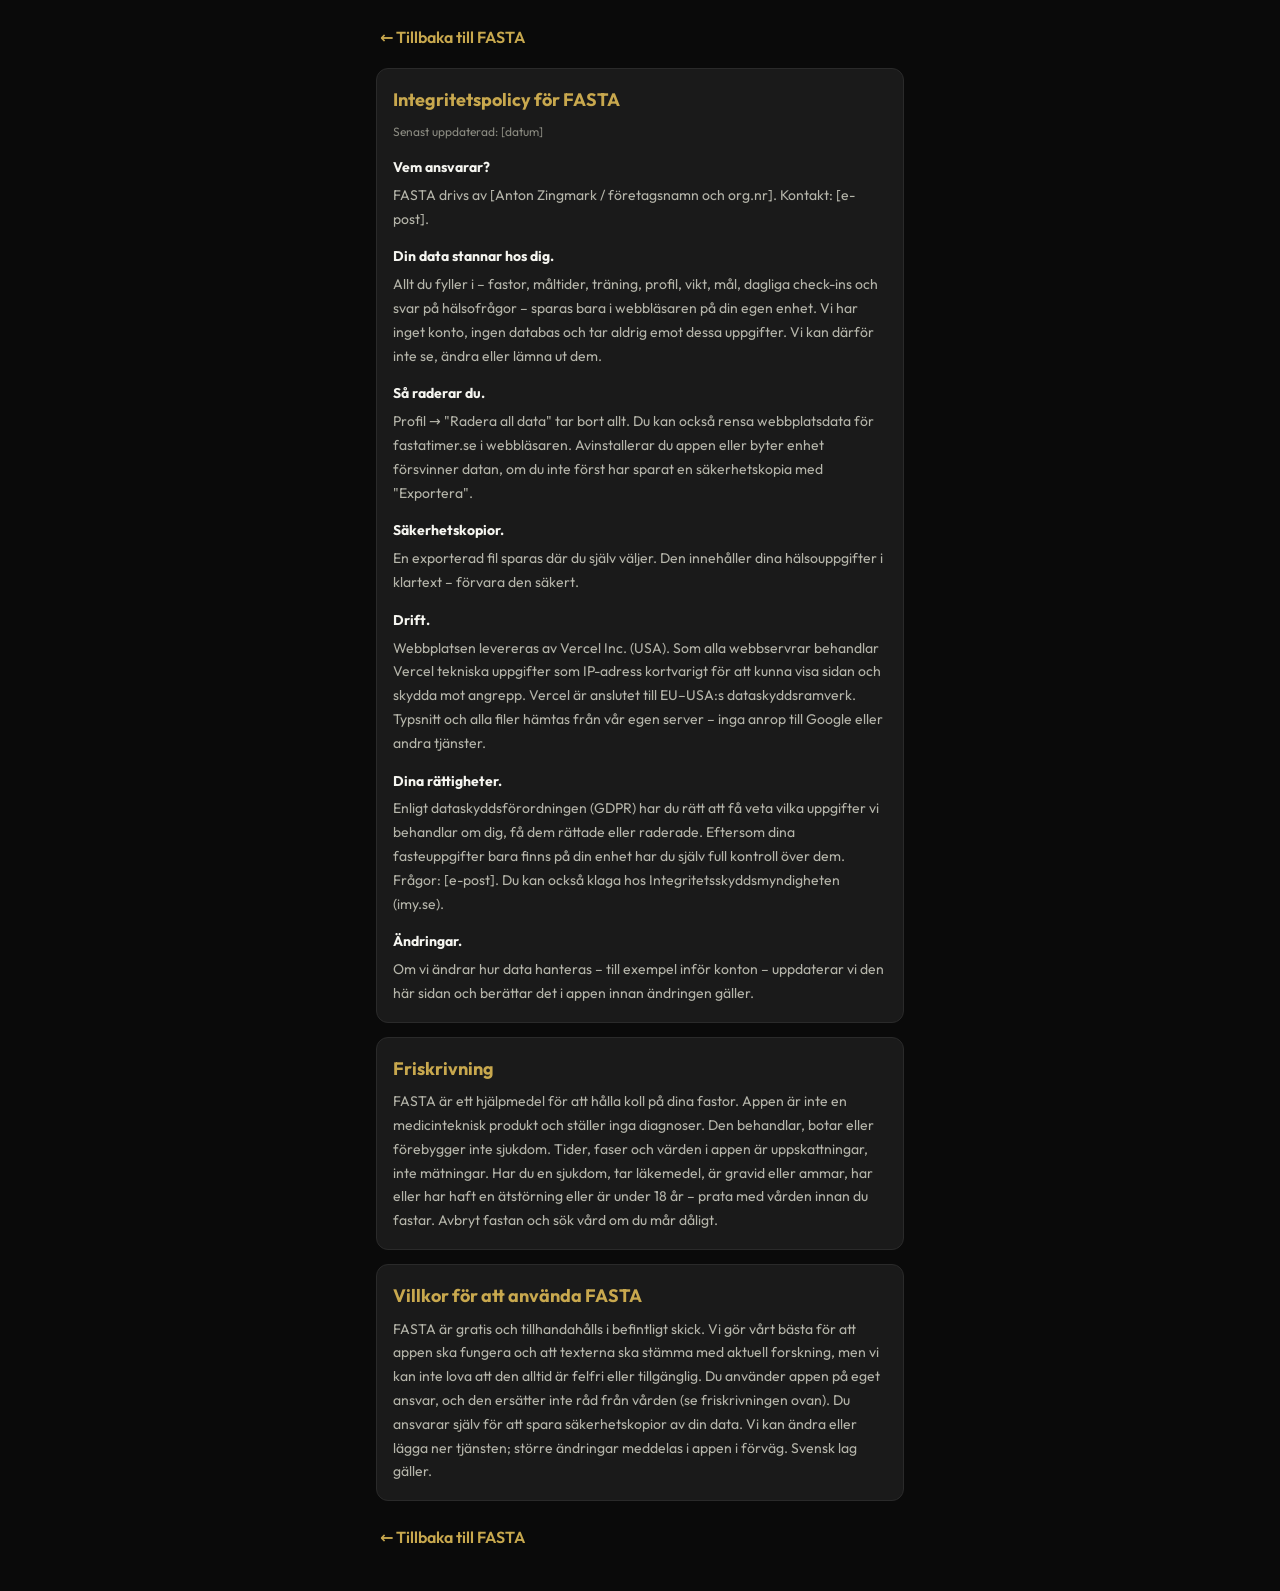
==== integritet.html @ a2387e8f "T-25 klar: integritetssida, friskrivning i Profil Co-Authored-By: Claude Opus 5.5 <noreply@anthropic" ====
<!DOCTYPE html>
<html lang="sv">
<head>
<meta charset="UTF-8"/>
<meta name="viewport" content="width=device-width, initial-scale=1.0, viewport-fit=cover"/>
<title>Integritet och villkor – FASTA</title>
<meta name="description" content="Integritetspolicy, villkor och friskrivning för FASTA. All data sparas bara på din egen enhet."/>
<link rel="canonical" href="https://fastatimer.se/integritet"/>
<meta name="theme-color" content="#c8a84e"/>
<link rel="icon" type="image/png" sizes="192x192" href="icons/icon-192.png"/>
<link rel="stylesheet" href="css/fonts.css"/>
<link rel="stylesheet" href="css/styles.css"/>
</head>
<body>
<main class="legal">
  <a class="legal-back" href="./">← Tillbaka till FASTA</a>

  <section class="card" id="integritet">
    <h1>Integritetspolicy för FASTA</h1>
    <p class="legal-date">Senast uppdaterad: [datum]</p>
    <h2>Vem ansvarar?</h2>
    <p>FASTA drivs av [Anton Zingmark / företagsnamn och org.nr]. Kontakt: [e-post].</p>
    <h2>Din data stannar hos dig.</h2>
    <p>Allt du fyller i – fastor, måltider, träning, profil, vikt, mål, dagliga check-ins och svar på hälsofrågor – sparas bara i webbläsaren på din egen enhet. Vi har inget konto, ingen databas och tar aldrig emot dessa uppgifter. Vi kan därför inte se, ändra eller lämna ut dem.</p>
    <h2>Så raderar du.</h2>
    <p>Profil → "Radera all data" tar bort allt. Du kan också rensa webbplatsdata för fastatimer.se i webbläsaren. Avinstallerar du appen eller byter enhet försvinner datan, om du inte först har sparat en säkerhetskopia med "Exportera".</p>
    <h2>Säkerhetskopior.</h2>
    <p>En exporterad fil sparas där du själv väljer. Den innehåller dina hälsouppgifter i klartext – förvara den säkert.</p>
    <h2>Drift.</h2>
    <p>Webbplatsen levereras av Vercel Inc. (USA). Som alla webbservrar behandlar Vercel tekniska uppgifter som IP-adress kortvarigt för att kunna visa sidan och skydda mot angrepp. Vercel är anslutet till EU–USA:s dataskyddsramverk. Typsnitt och alla filer hämtas från vår egen server – inga anrop till Google eller andra tjänster.</p>
    <h2>Dina rättigheter.</h2>
    <p>Enligt dataskyddsförordningen (GDPR) har du rätt att få veta vilka uppgifter vi behandlar om dig, få dem rättade eller raderade. Eftersom dina fasteuppgifter bara finns på din enhet har du själv full kontroll över dem. Frågor: [e-post]. Du kan också klaga hos Integritetsskyddsmyndigheten (imy.se).</p>
    <h2>Ändringar.</h2>
    <p>Om vi ändrar hur data hanteras – till exempel inför konton – uppdaterar vi den här sidan och berättar det i appen innan ändringen gäller.</p>
  </section>

  <section class="card" id="friskrivning">
    <h1>Friskrivning</h1>
    <p>FASTA är ett hjälpmedel för att hålla koll på dina fastor. Appen är inte en medicinteknisk produkt och ställer inga diagnoser. Den behandlar, botar eller förebygger inte sjukdom. Tider, faser och värden i appen är uppskattningar, inte mätningar. Har du en sjukdom, tar läkemedel, är gravid eller ammar, har eller har haft en ätstörning eller är under 18 år – prata med vården innan du fastar. Avbryt fastan och sök vård om du mår dåligt.</p>
  </section>

  <section class="card" id="villkor">
    <h1>Villkor för att använda FASTA</h1>
    <p>FASTA är gratis och tillhandahålls i befintligt skick. Vi gör vårt bästa för att appen ska fungera och att texterna ska stämma med aktuell forskning, men vi kan inte lova att den alltid är felfri eller tillgänglig. Du använder appen på eget ansvar, och den ersätter inte råd från vården (se friskrivningen ovan). Du ansvarar själv för att spara säkerhetskopior av din data. Vi kan ändra eller lägga ner tjänsten; större ändringar meddelas i appen i förväg. Svensk lag gäller.</p>
  </section>

  <a class="legal-back" href="./">← Tillbaka till FASTA</a>
</main>
</body>
</html>
---- css/fonts.css ----
/* Outfit (variable, latin incl. åäö) from @fontsource-variable/outfit 5.3.0, OFL-1.1: fonts/OFL.txt */
@font-face {
  font-family: 'Outfit';
  font-style: normal;
  font-display: swap;
  font-weight: 300 800;
  src: url(../fonts/outfit-latin.woff2) format('woff2');
}
---- css/styles.css ----
/* ── FASTA — styles.css ── */

/* Reset & base */
*{box-sizing:border-box;margin:0;padding:0;}
body{font-family:'Outfit',system-ui,sans-serif;background:#0a0a0a;color:#f5f5f0;min-height:100vh;display:flex;justify-content:center;}
button{cursor:pointer;border:none;background:none;font-family:inherit;}
input,select{font-family:inherit;}

/* Scrollbar */
::-webkit-scrollbar{width:3px;}
::-webkit-scrollbar-thumb{background:#2a2a2a;border-radius:3px;}

/* Animations */
@keyframes fadeIn{from{opacity:0;transform:translateY(8px)}to{opacity:1;transform:translateY(0)}}
@keyframes popUp{from{opacity:0;transform:scale(.93)}to{opacity:1;transform:scale(1)}}
.fade{animation:fadeIn .25s ease forwards;}

/* Layout */
#app{display:flex;width:100%;max-width:1100px;min-height:100vh;}
#main{flex:1;overflow-y:auto;display:flex;justify-content:flex-start;padding:0 80px;}
#content{width:100%;max-width:620px;padding:32px 0 60px;}

/* Sidebar */
#sidebar{width:220px;background:#0e0e0e;border-right:1px solid #2a2a2a;display:flex;flex-direction:column;padding:24px 14px;position:sticky;top:0;height:100vh;flex-shrink:0;gap:4px;}
.sidebar-logo{display:flex;align-items:center;gap:8px;margin-bottom:16px;padding-left:4px;}
.sidebar-logo-text{font-size:18px;font-weight:700;color:#c8a84e;letter-spacing:-.3px;}
.sidebar-divider{height:1px;background:#2a2a2a;margin:8px 0;}

/* Navigation */
.nav-btn{width:100%;padding:13px 14px;border-radius:10px;display:flex;align-items:center;gap:11px;transition:all .15s;text-align:left;margin-bottom:2px;}
.nav-btn.active{background:rgba(200,168,78,0.12);color:#c8a84e;border:1px solid rgba(200,168,78,0.22);}
.nav-btn.inactive{color:#e8e4dc;border:1px solid #2a2a2a;background:#141414;}
.nav-btn .n-icon{font-size:18px;}
.nav-btn .n-label{font-size:14px;font-weight:600;}

/* Mobile topbar */
#mobile-topbar{display:none;position:fixed;top:0;left:0;right:0;z-index:90;background:#0e0e0e;border-bottom:1px solid #2a2a2a;height:52px;align-items:center;padding:0 16px;gap:12px;}
.topbar-title{font-size:15px;font-weight:700;color:#c8a84e;flex:1;}
#mobile-status-pill{background:#141414;border:1px solid #2a2a2a;border-radius:20px;padding:4px 10px;font-size:11px;color:#8a8a80;}
#mobile-status-pill.active-pill{border-color:rgba(200,168,78,0.3);color:#c8a84e;}

/* Cards */
.card{background:#1a1a1a;border:1px solid #2a2a2a;border-radius:12px;padding:16px;margin-bottom:14px;}
.variant-card{background:#141414;border:1px solid #2a2a2a;border-radius:10px;padding:12px;cursor:pointer;transition:all .15s;}
.variant-card:hover{border-color:rgba(200,168,78,0.3);}
.variant-card.selected{background:rgba(200,168,78,0.08);border-color:rgba(200,168,78,0.4);}

/* Eyebrow label */
.eyebrow{font-size:10px;color:#8a8a80;font-weight:700;letter-spacing:1.5px;text-transform:uppercase;margin-bottom:10px;}

/* Dual time boxes */
.dual-time{display:grid;grid-template-columns:1fr 1fr;gap:10px;width:100%;margin-bottom:14px;}
.time-box{border-radius:10px;padding:14px;text-align:center;}
.time-box.actual{background:#141414;border:1px solid #2a2a2a;}
.time-box.metabolic{background:rgba(200,168,78,0.1);border:1px solid rgba(200,168,78,0.35);}
.time-box-label{font-size:10px;font-weight:700;letter-spacing:1.5px;text-transform:uppercase;margin-bottom:6px;}
.time-box-value{font-size:22px;font-weight:800;font-family:monospace;letter-spacing:1px;}
.time-box-phase{font-size:11px;font-weight:600;margin-top:4px;}

/* Ring */
.ring-wrap{position:relative;width:200px;height:200px;margin-bottom:14px;}
.ring-center{position:absolute;inset:0;display:flex;flex-direction:column;align-items:center;justify-content:center;gap:2px;}

/* Buttons */
.btn-gold{padding:15px;border-radius:10px;font-size:15px;font-weight:700;background:#c8a84e;color:#0a0a0a;border:none;box-shadow:0 4px 18px rgba(200,168,78,0.25);letter-spacing:.3px;}
.btn-end{padding:15px;border-radius:10px;font-size:15px;font-weight:700;background:#1a1a1a;color:#8a8a80;border:1px solid #2a2a2a;}
.btn-icon{padding:15px;border-radius:10px;font-size:15px;background:#1a1a1a;color:#8a8a80;border:1px solid #2a2a2a;}

/* Phase timeline */
.phase-row:hover{background:rgba(200,168,78,0.04)!important;}
.phase-dot{position:absolute;left:2px;width:10px;height:10px;border-radius:50%;z-index:1;transition:all .6s;}
.phase-bar{height:2px;border-radius:2px;background:#2a2a2a;overflow:hidden;}
.phase-bar-fill{height:100%;border-radius:2px;transition:width .9s ease;}
.phase-detail{padding:9px 10px 10px 32px;margin-bottom:3px;background:#0a0a0a;border-radius:7px;}

/* Pause banner */
.pause-banner{width:100%;background:rgba(200,168,78,0.08);border:1px solid rgba(200,168,78,0.22);border-radius:8px;padding:9px 12px;margin-bottom:14px;display:flex;justify-content:space-between;align-items:center;}

/* Learn cards */
.learn-card{background:#1a1a1a;border:1px solid #2a2a2a;border-radius:10px;padding:12px;cursor:pointer;display:flex;flex-direction:column;gap:7px;min-height:120px;transition:transform .15s,border-color .15s;}
.learn-card:hover{transform:translateY(-2px);border-color:rgba(200,168,78,0.22);}
.learn-card.warn{border-color:rgba(239,68,68,0.2);}
.learn-card.warn:hover{border-color:rgba(239,68,68,0.4);}
.learn-icon-box{width:30px;height:30px;border-radius:7px;background:rgba(200,168,78,0.12);border:1px solid rgba(200,168,78,0.22);display:flex;align-items:center;justify-content:center;font-size:14px;}
.warn-banner{background:rgba(127,29,29,0.25);border:1px solid rgba(239,68,68,0.2);border-radius:7px;padding:9px 12px;margin-bottom:10px;font-size:11px;color:#fca5a5;line-height:1.6;}

/* History */
.hist-card{background:#1a1a1a;border:1px solid #2a2a2a;border-radius:12px;padding:14px;margin-bottom:10px;transition:border-color .15s;}
.hist-card:hover{border-color:rgba(200,168,78,0.22);}
.hist-del{padding:4px 8px;border-radius:6px;font-size:12px;color:#52525b;background:transparent;border:1px solid #2a2a2a;cursor:pointer;}
.hist-del:hover{color:#ef4444;border-color:rgba(239,68,68,0.3);}
.stat-card{background:#1a1a1a;border:1px solid #2a2a2a;border-radius:10px;padding:12px 10px;text-align:center;}
.stat-val{font-size:20px;font-weight:800;color:#c8a84e;}
.stat-label{font-size:10px;color:#8a8a80;margin-top:2px;}

/* History modal */
.benefit-box{border-radius:10px;padding:10px 12px;margin-bottom:8px;}
.not-reached{display:flex;gap:8px;align-items:center;padding:7px 10px;background:#0a0a0a;border-radius:8px;margin-bottom:5px;border:1px solid #2a2a2a;opacity:.45;}
.log-item{display:flex;gap:8px;padding:7px 10px;background:#0a0a0a;border-radius:8px;margin-bottom:4px;border:1px solid #2a2a2a;}

/* Profile */
.profile-field{margin-bottom:16px;}
.profile-label{font-size:12px;color:#8a8a80;font-weight:600;margin-bottom:6px;display:block;}
.profile-input{width:100%;padding:11px 14px;border-radius:10px;border:1px solid #2a2a2a;background:#0a0a0a;color:#f5f5f0;font-size:14px;outline:none;transition:border-color .15s;}
.profile-input:focus{border-color:rgba(200,168,78,0.4);}
.profile-radio-group{display:flex;gap:8px;flex-wrap:wrap;}
.profile-radio{padding:9px 16px;border-radius:20px;font-size:13px;font-weight:600;cursor:pointer;transition:all .15s;border:1px solid #2a2a2a;background:#0a0a0a;color:#8a8a80;}
.profile-radio.selected{background:rgba(200,168,78,0.12);color:#c8a84e;border-color:rgba(200,168,78,0.4);}

/* Modals */
.modal-backdrop{position:fixed;inset:0;z-index:200;background:rgba(0,0,0,0.8);backdrop-filter:blur(4px);display:flex;align-items:center;justify-content:center;padding:20px;overflow-y:auto;}
.modal-box{background:#1a1a1a;border-radius:16px;max-width:400px;width:100%;box-shadow:0 24px 60px rgba(0,0,0,0.7);border:1px solid rgba(200,168,78,0.22);animation:popUp .2s ease;}
.modal-header{padding:18px 18px 14px;border-bottom:1px solid #2a2a2a;}
.modal-body{padding:14px 18px;max-height:60vh;overflow-y:auto;}
.modal-close{color:#8a8a80;font-size:20px;cursor:pointer;line-height:1;}
.minput{width:100%;padding:9px 12px;border-radius:8px;border:1px solid #2a2a2a;background:#0a0a0a;color:#f5f5f0;font-size:13px;outline:none;font-family:inherit;margin-bottom:8px;}

/* Mobile bottom tab bar */
#mobile-tabs{display:none;position:fixed;bottom:0;left:0;right:0;z-index:90;background:#0e0e0e;border-top:1px solid #2a2a2a;height:60px;justify-content:space-around;align-items:center;padding:0 8px;}
.tab-btn{display:flex;flex-direction:column;align-items:center;gap:2px;padding:6px 12px;border-radius:8px;transition:all .15s;color:#8a8a80;min-width:60px;}
.tab-btn.active{color:#c8a84e;}
.tab-icon{font-size:20px;line-height:1;}
.tab-label{font-size:10px;font-weight:600;letter-spacing:.3px;}

/* Touch optimizations */
button, .variant-card, .learn-card, .hist-card, .phase-row{
  -webkit-tap-highlight-color:transparent;
  touch-action:manipulation;
}

/* Responsive — tablet */
@media(max-width:900px){
  #main{padding:0 40px;}
  #content{max-width:560px;}
}

/* Responsive — mobile */
@media(max-width:700px){
  #sidebar{display:none;}
  #mobile-topbar{display:flex;}
  #mobile-tabs{display:flex;}
  #main{padding:52px 0 0;justify-content:center;}
  #content{padding:16px 16px 140px;max-width:100%;}

  /* Prevent iOS zoom on focus */
  .profile-input, .minput, input[type="number"], input[type="datetime-local"]{
    font-size:16px;
  }

  /* Dual time boxes — stack on very small */
  .dual-time{gap:8px;}
  .time-box{padding:10px 8px;}
  .time-box-value{font-size:18px;}
  .time-box-label{font-size:9px;letter-spacing:1px;}

  /* Bigger touch targets */
  .btn-end, .btn-icon, .btn-gold{padding:16px;min-height:48px;}
  .nav-btn{padding:14px;min-height:48px;}
  .profile-radio{padding:11px 16px;min-height:44px;}

  /* Learn cards — 2 columns on mobile */
  .learn-grid{grid-template-columns:repeat(2,1fr)!important;gap:8px!important;}
  .learn-card{min-height:100px;padding:10px;}

  /* Schema grid — single column */
  .schema-grid{grid-template-columns:1fr!important;}

  /* Stats grid — keep 3 but tighter */
  .stats-grid{gap:6px!important;}
  .stat-card{padding:10px 6px;}
  .stat-val{font-size:18px;}

  /* History cards */
  .hist-card{padding:12px;}

  /* Modals — full width on mobile */
  .modal-backdrop{padding:12px;align-items:flex-end;}
  .modal-box{max-width:100%;border-radius:16px 16px 0 0;max-height:85vh;}
  .modal-body{max-height:65vh;}

  /* Cards */
  .card{padding:14px;margin-bottom:12px;}

  /* Phase timeline touch targets */
  .phase-row{min-height:44px;}

  /* Variant cards */
  .variant-card{padding:14px;}
}

/* Responsive — very small (iPhone SE etc) */
@media(max-width:380px){
  #content{padding:12px 12px 140px;}

  .dual-time{grid-template-columns:1fr;gap:6px;}
  .time-box-value{font-size:20px;}

  .learn-grid{grid-template-columns:1fr!important;}

  .stat-val{font-size:16px;}
  .stat-card{padding:8px 4px;}

  .modal-backdrop{padding:0;}
  .modal-box{border-radius:16px 16px 0 0;}
}

/* Short message (showNotice in ui.js), above the bottom tab bar */
.notice{position:fixed;left:16px;right:16px;bottom:calc(76px + env(safe-area-inset-bottom, 0px));z-index:300;max-width:420px;margin:0 auto;background:#1a1a1a;border:1px solid #c8a84e;border-radius:10px;padding:12px 14px;color:#f5f5f0;font-size:14px;line-height:1.5;box-shadow:0 6px 24px rgba(0,0,0,0.5);cursor:pointer;}
.notice:empty{display:none;}

/* Safe area for notched phones */
@supports(padding:env(safe-area-inset-bottom)){
  #mobile-tabs{padding-bottom:env(safe-area-inset-bottom);height:calc(60px + env(safe-area-inset-bottom));}
  #content{padding-bottom:calc(140px + env(safe-area-inset-bottom));}
  #mobile-topbar{padding-top:env(safe-area-inset-top);height:calc(52px + env(safe-area-inset-top));}
  @media(max-width:700px){
    #main{padding-top:calc(52px + env(safe-area-inset-top));}
  }
}

/* Health questions (Profile) */
.health-check{display:flex;align-items:center;gap:12px;width:100%;min-height:44px;padding:10px 12px;border-radius:10px;border:1px solid #2a2a2a;background:#0a0a0a;color:#b5b5aa;font-size:13px;line-height:1.5;text-align:left;cursor:pointer;font-family:inherit;}
.health-check.checked{border-color:rgba(200,168,78,0.4);color:#f5f5f0;}
.health-box{flex:0 0 22px;height:22px;border-radius:6px;border:1.5px solid #4a4a44;display:flex;align-items:center;justify-content:center;font-size:14px;font-weight:800;color:#0a0a0a;}
.health-check.checked .health-box{background:#c8a84e;border-color:#c8a84e;}
.health-warn{display:block;width:100%;margin-top:6px;padding:10px 12px;border-radius:10px;border:1px solid rgba(239,168,68,0.3);background:rgba(239,168,68,0.07);color:#e8d9b0;font-size:12px;line-height:1.6;text-align:left;cursor:pointer;font-family:inherit;}
.health-more{display:block;margin-top:6px;color:#c8a84e;font-weight:600;}
.health-long{margin-top:8px;padding-top:8px;border-top:1px solid rgba(239,168,68,0.2);color:#b5b5aa;}
.health-src{display:block;margin-top:6px;font-size:11px;color:#8a8a80;}
.form-err{display:none;background:rgba(127,29,29,0.3);border:1px solid rgba(239,68,68,0.25);border-radius:8px;padding:8px 12px;margin-bottom:12px;font-size:12px;color:#fca5a5}

/* Goals and programs */
.goal-card h2,.program-card h2{font-size:18px;margin-bottom:10px;color:#f5f5f0;}
.goal-card p,.program-card p{font-size:13px;color:#b5b5aa;line-height:1.7;margin:10px 0;}
.goal-card .profile-radio{min-width:44px;min-height:44px;}
.goal-card .profile-input{font-size:16px;min-height:44px;}
.goal-card .profile-label{margin-top:14px;}
.program-heading{display:flex;align-items:center;justify-content:space-between;gap:10px;}
.program-heading h2{font-size:18px;margin:0;}
.program-controls{display:flex;flex-wrap:wrap;gap:8px;margin:12px 0;}
.program-controls[hidden]{display:none;}
.program-controls button{flex:1;min-width:130px;min-height:44px;}
.program-card .btn-icon,.program-close{min-width:44px;min-height:44px;color:#c8a84e;font-size:20px;}
.program-picker .modal-body>p{font-size:13px;color:#b5b5aa;line-height:1.7;margin-bottom:14px;}
.program-choice{width:100%;text-align:left;min-height:44px;color:#c8a84e;font-size:18px;font-weight:700;}
.program-choice[aria-expanded="true"]{text-decoration:underline;}
.program-start{width:100%;margin-top:14px;min-height:44px;}
.week-progress{font-size:13px;color:#b5b5aa;line-height:1.7;margin:14px 0;}

/* Keyboard access and touch targets */
button,[role="button"]{min-width:44px;min-height:44px;}
input,select,textarea{min-height:44px;}
.profile-input,.minput{font-size:16px;}
button:focus-visible,[role="button"]:focus-visible,input:focus-visible,select:focus-visible{
  outline:2px solid #c8a84e;outline-offset:3px;
}
.modal-close,.hist-del{flex-shrink:0;}
.hist-card{position:relative;}
.hist-details{cursor:pointer;border-radius:6px;}
.hist-details>div:first-child{min-height:44px;}
.hist-del{position:absolute;top:10px;right:10px;}

/* Daily check-in */
.checkin-card h2{font-size:18px;margin-bottom:10px;}
.checkin-card p,.checkin-modal p{font-size:13px;line-height:1.7;color:#b5b5aa;margin:10px 0;}
.checkin-card .btn-gold,.checkin-modal .btn-gold{width:100%;}
.checkin-scale,.checkin-symptoms{border:0;min-width:0;margin:16px 0;padding:0;}
.checkin-modal legend,.checkin-modal label[for]{font-size:15px;font-weight:600;display:block;margin-bottom:8px;}
.checkin-scale-buttons{display:grid;grid-template-columns:repeat(5,minmax(44px,1fr));gap:8px;}
.checkin-scale-buttons button,.checkin-secondary{border:1px solid #444;border-radius:8px;background:#141414;color:#f5f5f0;font-size:16px;min-height:44px;padding:8px;}
.checkin-scale-buttons button[aria-pressed="true"]{background:#c8a84e;color:#0a0a0a;border-color:#c8a84e;font-weight:700;}
.checkin-scale-ends{display:flex;justify-content:space-between;font-size:12px;color:#b5b5aa;margin-top:5px;}
.checkin-modal .profile-input{font-size:16px;}
.checkin-symptoms label{display:flex;align-items:center;gap:12px;min-height:44px;font-size:15px;cursor:pointer;}
.checkin-symptoms input{width:22px;margin:0;accent-color:#c8a84e;}
.checkin-secondary{margin:8px 0;width:100%;}
.checkin-modal [hidden]{display:none;}

/* Integritetssidan (integritet.html) */
.legal{width:100%;max-width:560px;padding:calc(16px + env(safe-area-inset-top)) 16px calc(24px + env(safe-area-inset-bottom));line-height:1.7;}
.legal h1{font-size:18px;color:#c8a84e;margin-bottom:6px;}
.legal h2{font-size:14px;margin:14px 0 4px;}
.legal p{font-size:14px;color:#b5b5aa;}
.legal-date{font-size:12px !important;color:#8a8a80 !important;}
.legal-back{display:inline-flex;align-items:center;min-height:44px;padding:0 4px;margin-bottom:8px;color:#c8a84e;font-weight:600;text-decoration:none;}
.legal-link{display:inline-flex;align-items:center;min-height:44px;color:#c8a84e;font-weight:600;}
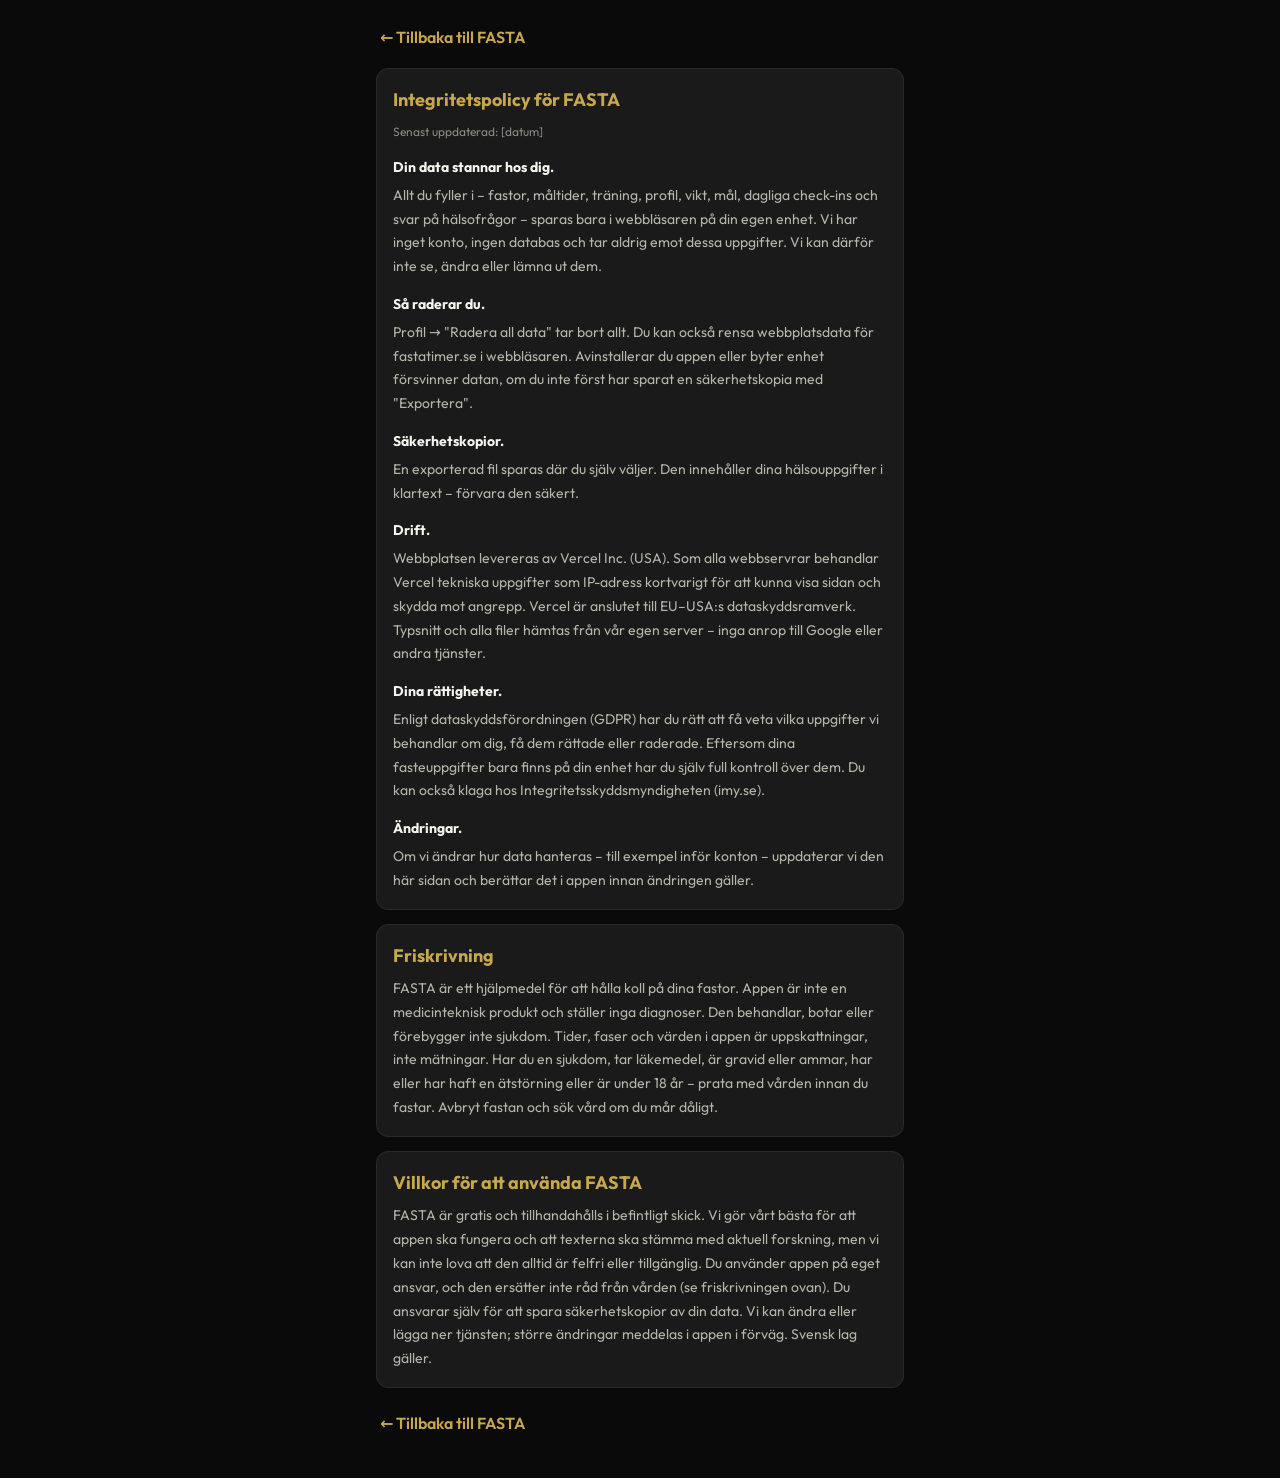
==== commit 1936c96b: "T-29: Ta bort namn och e-post enligt godkänd integritetstext" ====
--- a/integritet.html
+++ b/integritet.html
@@ -18,8 +18,6 @@
   <section class="card" id="integritet">
     <h1>Integritetspolicy för FASTA</h1>
     <p class="legal-date">Senast uppdaterad: [datum]</p>
-    <h2>Vem ansvarar?</h2>
-    <p>FASTA drivs av [Anton Zingmark / företagsnamn och org.nr]. Kontakt: [e-post].</p>
     <h2>Din data stannar hos dig.</h2>
     <p>Allt du fyller i – fastor, måltider, träning, profil, vikt, mål, dagliga check-ins och svar på hälsofrågor – sparas bara i webbläsaren på din egen enhet. Vi har inget konto, ingen databas och tar aldrig emot dessa uppgifter. Vi kan därför inte se, ändra eller lämna ut dem.</p>
     <h2>Så raderar du.</h2>
@@ -29,7 +27,7 @@
     <h2>Drift.</h2>
     <p>Webbplatsen levereras av Vercel Inc. (USA). Som alla webbservrar behandlar Vercel tekniska uppgifter som IP-adress kortvarigt för att kunna visa sidan och skydda mot angrepp. Vercel är anslutet till EU–USA:s dataskyddsramverk. Typsnitt och alla filer hämtas från vår egen server – inga anrop till Google eller andra tjänster.</p>
     <h2>Dina rättigheter.</h2>
-    <p>Enligt dataskyddsförordningen (GDPR) har du rätt att få veta vilka uppgifter vi behandlar om dig, få dem rättade eller raderade. Eftersom dina fasteuppgifter bara finns på din enhet har du själv full kontroll över dem. Frågor: [e-post]. Du kan också klaga hos Integritetsskyddsmyndigheten (imy.se).</p>
+    <p>Enligt dataskyddsförordningen (GDPR) har du rätt att få veta vilka uppgifter vi behandlar om dig, få dem rättade eller raderade. Eftersom dina fasteuppgifter bara finns på din enhet har du själv full kontroll över dem. Du kan också klaga hos Integritetsskyddsmyndigheten (imy.se).</p>
     <h2>Ändringar.</h2>
     <p>Om vi ändrar hur data hanteras – till exempel inför konton – uppdaterar vi den här sidan och berättar det i appen innan ändringen gäller.</p>
   </section>
--- a/css/styles.css
+++ b/css/styles.css
@@ -284,3 +284,6 @@
 .legal-date{font-size:12px !important;color:#8a8a80 !important;}
 .legal-back{display:inline-flex;align-items:center;min-height:44px;padding:0 4px;margin-bottom:8px;color:#c8a84e;font-weight:600;text-decoration:none;}
 .legal-link{display:inline-flex;align-items:center;min-height:44px;color:#c8a84e;font-weight:600;}
+.friskrivning-modal p{font-size:14px;line-height:1.7;color:#b5b5aa;margin-bottom:12px;}
+.friskrivning-modal .btn-gold{display:block;width:100%;min-height:44px;margin-top:12px;}
+.friskrivning-modal .modal-body{padding-bottom:calc(18px + env(safe-area-inset-bottom));}
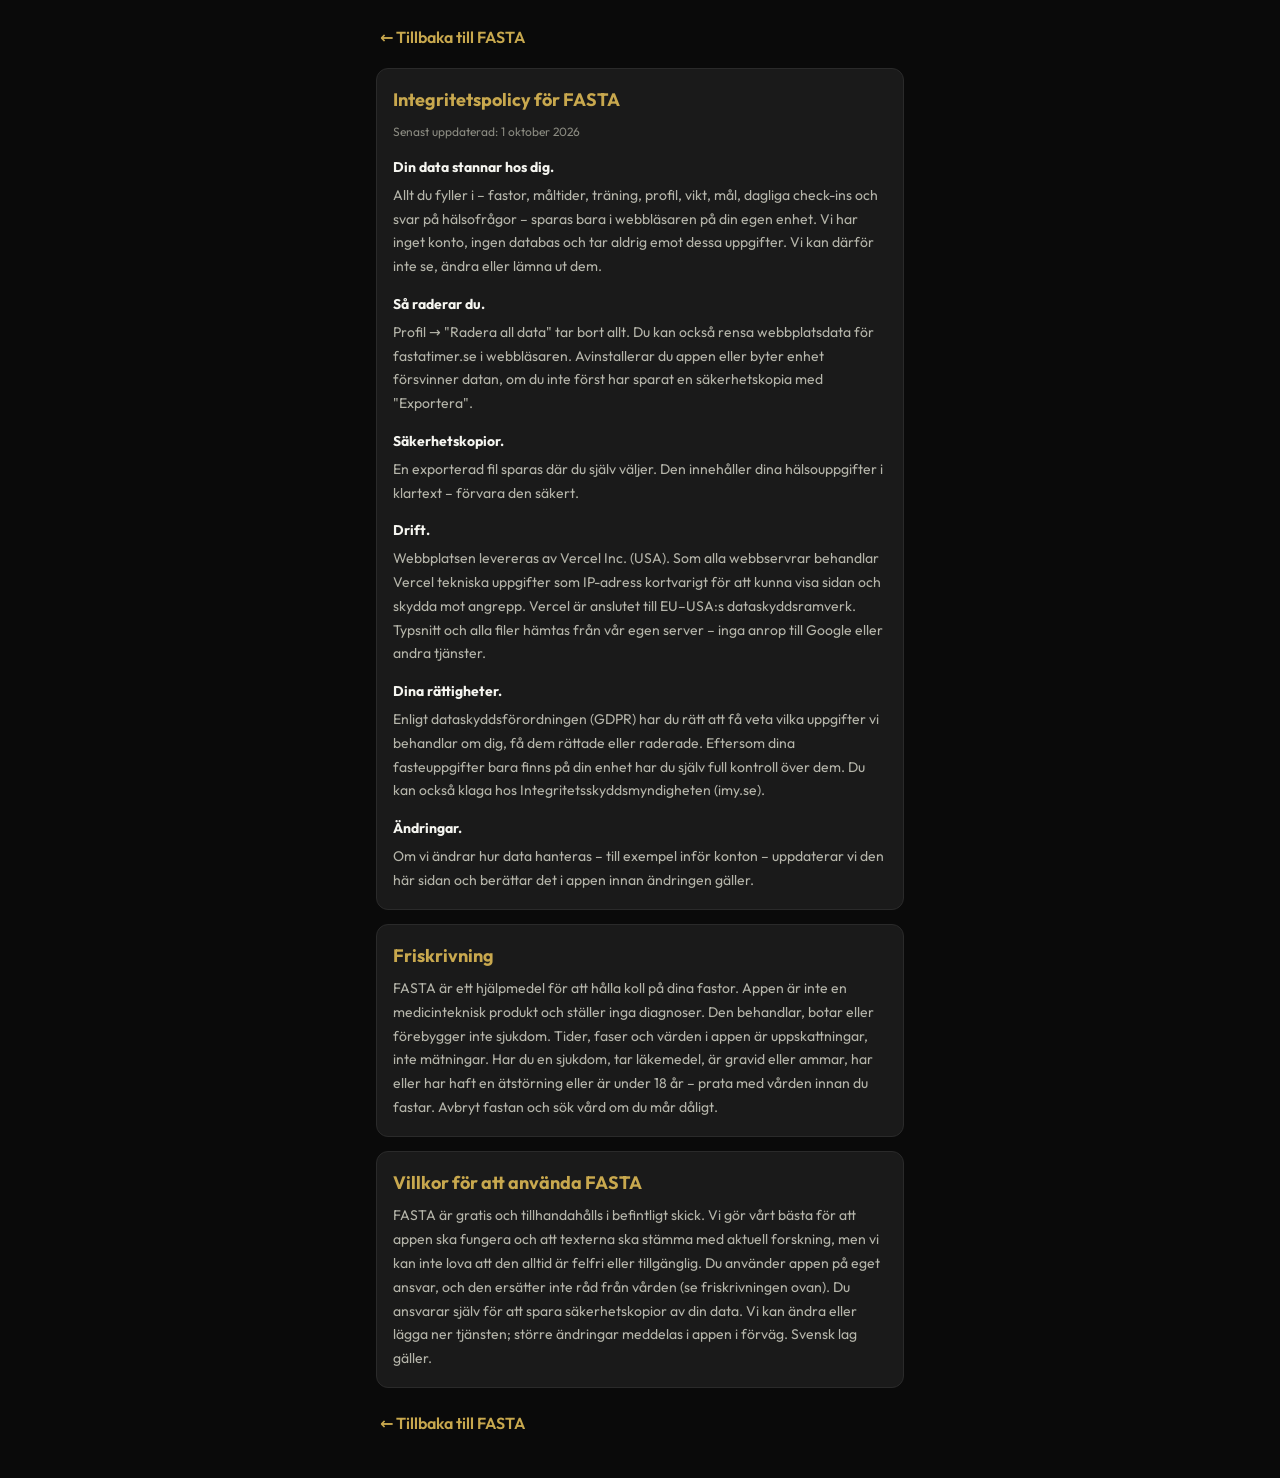
==== commit e9ec4c8d: "Publicera fasta-v44: T-27, T-28, T-29 (integritetssida och "Jag förstår") Cache fasta-v44, publiceri" ====
--- a/integritet.html
+++ b/integritet.html
@@ -17,7 +17,7 @@
 
   <section class="card" id="integritet">
     <h1>Integritetspolicy för FASTA</h1>
-    <p class="legal-date">Senast uppdaterad: [datum]</p>
+    <p class="legal-date">Senast uppdaterad: 1 oktober 2026</p>
     <h2>Din data stannar hos dig.</h2>
     <p>Allt du fyller i – fastor, måltider, träning, profil, vikt, mål, dagliga check-ins och svar på hälsofrågor – sparas bara i webbläsaren på din egen enhet. Vi har inget konto, ingen databas och tar aldrig emot dessa uppgifter. Vi kan därför inte se, ändra eller lämna ut dem.</p>
     <h2>Så raderar du.</h2>
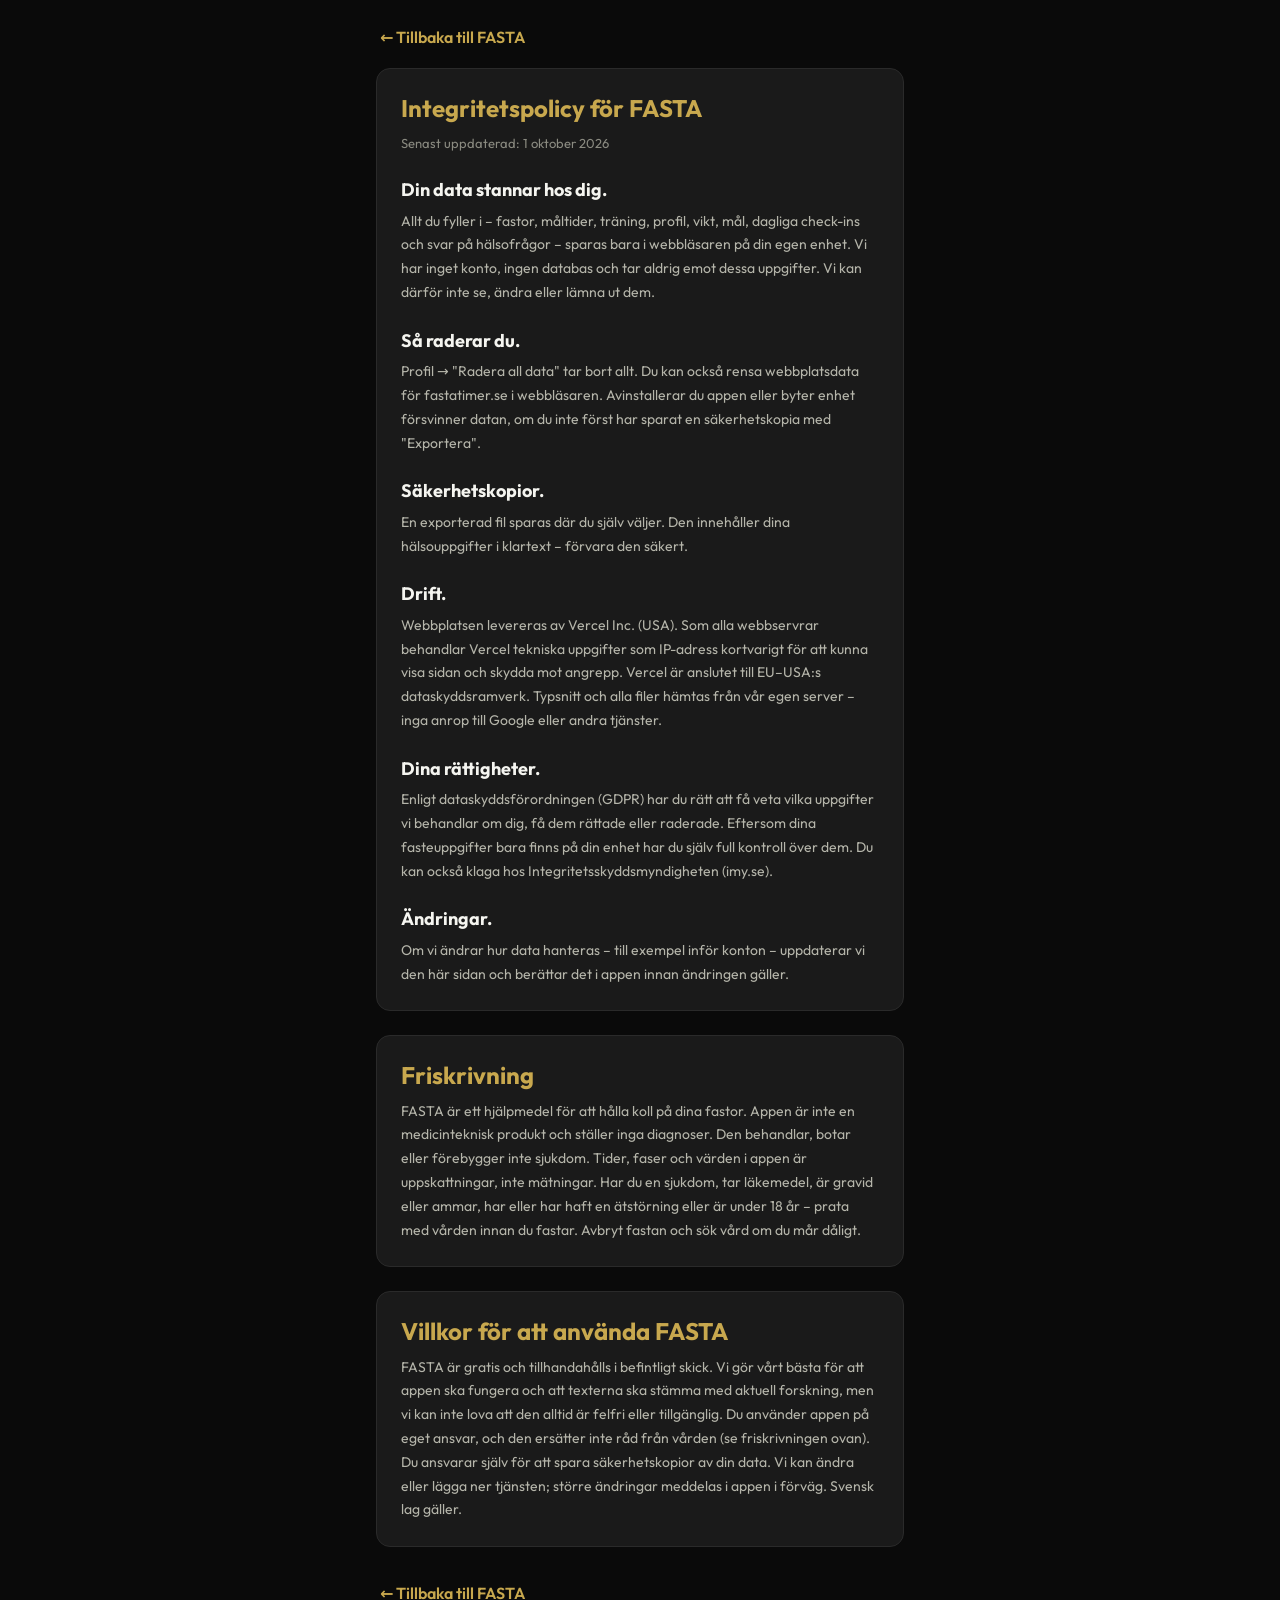
==== commit cd4cb8bf: "T-46 klar" ====
--- a/integritet.html
+++ b/integritet.html
@@ -10,6 +10,16 @@
 <link rel="icon" type="image/png" sizes="192x192" href="icons/icon-192.png"/>
 <link rel="stylesheet" href="css/fonts.css"/>
 <link rel="stylesheet" href="css/styles.css"/>
+<meta property="og:type" content="website"/>
+<meta property="og:title" content="Integritet och villkor – FASTA"/>
+<meta property="og:description" content="Integritetspolicy, villkor och friskrivning för FASTA. All data sparas bara på din egen enhet."/>
+<meta property="og:url" content="https://fastatimer.se/integritet"/>
+<meta name="twitter:card" content="summary_large_image"/>
+<meta property="og:image" content="https://fastatimer.se/icons/og-image.png"/>
+<meta property="og:image:width" content="1200"/>
+<meta property="og:image:height" content="630"/>
+<meta property="og:image:alt" content="FASTA – Periodisk fasta – följ kroppens faser i realtid"/>
+<meta name="twitter:image" content="https://fastatimer.se/icons/og-image.png"/>
 </head>
 <body>
 <main class="legal">
--- a/css/styles.css
+++ b/css/styles.css
@@ -1,126 +1,177 @@
+/* Shared design tokens from DESIGN.md. Layout dimensions (rings, navigation,
+   breakpoints, touch targets) remain separate from the spacing scale. */
+:root{
+  --gold:#c8a84e;
+  --gold-soft:rgba(200,168,78,0.12);
+  --gold-line:rgba(200,168,78,0.30);
+  --bg:#0a0a0a;
+  --surface-sunken:#0a0a0a;
+  --surface-chrome:#111111;
+  --surface-raised:#141414;
+  --surface-card:#1a1a1a;
+  --line:#2a2a2a;
+  --line-strong:#4a4a44;
+  --text:#f5f5f0;
+  --text-muted:#b5b5aa;
+  --text-subtle:#8a8a80;
+  --danger:#ef4444;
+  --danger-text:#fca5a5;
+  --danger-soft:rgba(239,68,68,0.10);
+  --danger-line:rgba(239,68,68,0.25);
+  --caution-text:#e8d9b0;
+  --caution-line:rgba(239,168,68,0.30);
+  --caution-soft:rgba(239,168,68,0.07);
+  --backdrop:rgba(0,0,0,0.8);
+  --font-family:'Outfit',system-ui,sans-serif;
+  --text-display:40px;
+  --text-headline:24px;
+  --text-title:18px;
+  --text-body:15px;
+  --text-body-small:13px;
+  --text-label:14px;
+  --text-eyebrow:11px;
+  --text-input:16px;
+  --space-1:4px;
+  --space-2:8px;
+  --space-3:12px;
+  --space-4:16px;
+  --space-5:24px;
+  --space-6:32px;
+  --space-7:48px;
+  --radius-sm:6px;
+  --radius-md:10px;
+  --radius-lg:14px;
+  --radius-xl:20px;
+  --radius-pill:999px;
+  --shadow-button:0 2px 12px rgba(200,168,78,0.18);
+  --shadow-sheet:0 -8px 32px rgba(0,0,0,0.6);
+  --shadow-notice:0 6px 24px rgba(0,0,0,0.5);
+}
+
 /* ── FASTA — styles.css ── */
 
 /* Reset & base */
 *{box-sizing:border-box;margin:0;padding:0;}
-body{font-family:'Outfit',system-ui,sans-serif;background:#0a0a0a;color:#f5f5f0;min-height:100vh;display:flex;justify-content:center;}
+body{font-family:var(--font-family);background:var(--bg);color:var(--text);min-height:100vh;display:flex;justify-content:center;}
 button{cursor:pointer;border:none;background:none;font-family:inherit;}
 input,select{font-family:inherit;}
 
 /* Scrollbar */
 ::-webkit-scrollbar{width:3px;}
-::-webkit-scrollbar-thumb{background:#2a2a2a;border-radius:3px;}
+::-webkit-scrollbar-thumb{background:var(--line);border-radius:var(--radius-sm);}
 
 /* Animations */
-@keyframes fadeIn{from{opacity:0;transform:translateY(8px)}to{opacity:1;transform:translateY(0)}}
-@keyframes popUp{from{opacity:0;transform:scale(.93)}to{opacity:1;transform:scale(1)}}
-.fade{animation:fadeIn .25s ease forwards;}
+@keyframes fadeIn{from{opacity:0}to{opacity:1}}
+@keyframes popUp{from{opacity:0;transform:translateY(16px)}to{opacity:1;transform:translateY(0)}}
+.fade,#content > *{animation:fadeIn .18s ease-out;}
 
 /* Layout */
 #app{display:flex;width:100%;max-width:1100px;min-height:100vh;}
-#main{flex:1;overflow-y:auto;display:flex;justify-content:flex-start;padding:0 80px;}
-#content{width:100%;max-width:620px;padding:32px 0 60px;}
+#main{flex:1;overflow-y:auto;display:flex;padding:0 80px;}
+#content{width:100%;max-width:620px;padding:var(--space-6) 0 60px;}
 
 /* Sidebar */
-#sidebar{width:220px;background:#0e0e0e;border-right:1px solid #2a2a2a;display:flex;flex-direction:column;padding:24px 14px;position:sticky;top:0;height:100vh;flex-shrink:0;gap:4px;}
-.sidebar-logo{display:flex;align-items:center;gap:8px;margin-bottom:16px;padding-left:4px;}
-.sidebar-logo-text{font-size:18px;font-weight:700;color:#c8a84e;letter-spacing:-.3px;}
-.sidebar-divider{height:1px;background:#2a2a2a;margin:8px 0;}
+#sidebar{width:220px;background:var(--surface-chrome);border-right:1px solid var(--line);display:flex;flex-direction:column;padding:var(--space-5) var(--space-4);position:sticky;top:0;height:100vh;flex-shrink:0;gap:var(--space-1);}
+.sidebar-logo{display:flex;align-items:center;gap:var(--space-2);margin-bottom:var(--space-4);padding-left:var(--space-1);}
+.sidebar-logo-text{font-size:var(--text-title);font-weight:700;color:var(--gold);letter-spacing:-.3px;}
+.sidebar-divider{height:1px;background:var(--line);margin:var(--space-2) 0;}
 
 /* Navigation */
-.nav-btn{width:100%;padding:13px 14px;border-radius:10px;display:flex;align-items:center;gap:11px;transition:all .15s;text-align:left;margin-bottom:2px;}
-.nav-btn.active{background:rgba(200,168,78,0.12);color:#c8a84e;border:1px solid rgba(200,168,78,0.22);}
-.nav-btn.inactive{color:#e8e4dc;border:1px solid #2a2a2a;background:#141414;}
-.nav-btn .n-icon{font-size:18px;}
-.nav-btn .n-label{font-size:14px;font-weight:600;}
+.nav-btn{width:100%;padding:var(--space-3) var(--space-4);border-radius:var(--radius-md);display:flex;align-items:center;gap:var(--space-3);transition:background-color .15s,border-color .15s,color .15s;text-align:left;margin-bottom:var(--space-1);}
+.nav-btn.active{background:var(--gold-soft);color:var(--gold);border:1px solid var(--gold-line);}
+.nav-btn.inactive{color:var(--text);border:1px solid var(--line);background:var(--surface-raised);}
+.nav-btn .n-icon{font-size:var(--text-title);}
+.nav-btn .n-label{font-size:var(--text-label);font-weight:600;}
 
 /* Mobile topbar */
-#mobile-topbar{display:none;position:fixed;top:0;left:0;right:0;z-index:90;background:#0e0e0e;border-bottom:1px solid #2a2a2a;height:52px;align-items:center;padding:0 16px;gap:12px;}
-.topbar-title{font-size:15px;font-weight:700;color:#c8a84e;flex:1;}
-#mobile-status-pill{background:#141414;border:1px solid #2a2a2a;border-radius:20px;padding:4px 10px;font-size:11px;color:#8a8a80;}
-#mobile-status-pill.active-pill{border-color:rgba(200,168,78,0.3);color:#c8a84e;}
+#mobile-topbar{display:none;position:fixed;top:0;left:0;right:0;z-index:90;background:var(--surface-chrome);border-bottom:1px solid var(--line);height:52px;align-items:center;padding:0 var(--space-4);gap:var(--space-3);}
+.topbar-title{font-size:var(--text-body);font-weight:700;color:var(--gold);flex:1;}
+#mobile-status-pill{background:var(--surface-raised);border:1px solid var(--line);border-radius:var(--radius-pill);padding:var(--space-1) var(--space-3);font-size:var(--text-eyebrow);color:var(--text-subtle);}
+#mobile-status-pill.active-pill{border-color:var(--gold-line);color:var(--gold);}
 
 /* Cards */
-.card{background:#1a1a1a;border:1px solid #2a2a2a;border-radius:12px;padding:16px;margin-bottom:14px;}
-.variant-card{background:#141414;border:1px solid #2a2a2a;border-radius:10px;padding:12px;cursor:pointer;transition:all .15s;}
-.variant-card:hover{border-color:rgba(200,168,78,0.3);}
-.variant-card.selected{background:rgba(200,168,78,0.08);border-color:rgba(200,168,78,0.4);}
+.card{background:var(--surface-card);border:1px solid var(--line);border-radius:var(--radius-lg);padding:var(--space-4);margin-bottom:var(--space-4);}
+.variant-card{background:var(--surface-raised);border:1px solid var(--line);border-radius:var(--radius-md);padding:var(--space-3);cursor:pointer;transition:background-color .15s,border-color .15s,color .15s;}
+@media(hover:hover){.variant-card:hover{border-color:var(--gold-line);}}
+.variant-card.selected{background:var(--gold-soft);border-color:var(--gold-line);}
 
 /* Eyebrow label */
-.eyebrow{font-size:10px;color:#8a8a80;font-weight:700;letter-spacing:1.5px;text-transform:uppercase;margin-bottom:10px;}
+.eyebrow{font-size:var(--text-eyebrow);color:var(--text-subtle);font-weight:700;letter-spacing:1.5px;text-transform:uppercase;margin-bottom:var(--space-3);}
 
 /* Dual time boxes */
-.dual-time{display:grid;grid-template-columns:1fr 1fr;gap:10px;width:100%;margin-bottom:14px;}
-.time-box{border-radius:10px;padding:14px;text-align:center;}
-.time-box.actual{background:#141414;border:1px solid #2a2a2a;}
-.time-box.metabolic{background:rgba(200,168,78,0.1);border:1px solid rgba(200,168,78,0.35);}
-.time-box-label{font-size:10px;font-weight:700;letter-spacing:1.5px;text-transform:uppercase;margin-bottom:6px;}
-.time-box-value{font-size:22px;font-weight:800;font-family:monospace;letter-spacing:1px;}
-.time-box-phase{font-size:11px;font-weight:600;margin-top:4px;}
+.dual-time{display:grid;grid-template-columns:1fr 1fr;gap:var(--space-3);width:100%;margin-bottom:var(--space-4);}
+.time-box{border-radius:var(--radius-md);padding:var(--space-4);text-align:center;}
+.time-box.actual{background:var(--surface-raised);border:1px solid var(--line);}
+.time-box.metabolic{background:var(--gold-soft);border:1px solid var(--gold-line);}
+.time-box-label{font-size:var(--text-eyebrow);font-weight:700;letter-spacing:1.5px;text-transform:uppercase;margin-bottom:var(--space-2);}
+.time-box-value{font-size:var(--text-headline);font-weight:800;font-family:var(--font-family);font-variant-numeric:tabular-nums;letter-spacing:1px;}
+.time-box-phase{font-size:var(--text-eyebrow);font-weight:600;margin-top:var(--space-1);}
 
 /* Ring */
-.ring-wrap{position:relative;width:200px;height:200px;margin-bottom:14px;}
-.ring-center{position:absolute;inset:0;display:flex;flex-direction:column;align-items:center;justify-content:center;gap:2px;}
+.ring-wrap{position:relative;width:200px;height:200px;margin-bottom:var(--space-4);}
+.ring-center{position:absolute;inset:0;display:flex;flex-direction:column;align-items:center;justify-content:center;gap:var(--space-1);}
 
 /* Buttons */
-.btn-gold{padding:15px;border-radius:10px;font-size:15px;font-weight:700;background:#c8a84e;color:#0a0a0a;border:none;box-shadow:0 4px 18px rgba(200,168,78,0.25);letter-spacing:.3px;}
-.btn-end{padding:15px;border-radius:10px;font-size:15px;font-weight:700;background:#1a1a1a;color:#8a8a80;border:1px solid #2a2a2a;}
-.btn-icon{padding:15px;border-radius:10px;font-size:15px;background:#1a1a1a;color:#8a8a80;border:1px solid #2a2a2a;}
+.btn-gold{padding:var(--space-4);border-radius:var(--radius-md);font-size:var(--text-body);font-weight:700;background:var(--gold);color:var(--bg);border:none;box-shadow:var(--shadow-button);letter-spacing:.3px;}
+.btn-end{padding:var(--space-4);border-radius:var(--radius-md);font-size:var(--text-body);font-weight:700;background:var(--surface-card);color:var(--text-subtle);border:1px solid var(--line);}
+.btn-icon{padding:var(--space-4);border-radius:var(--radius-md);font-size:var(--text-body);background:var(--surface-card);color:var(--text-subtle);border:1px solid var(--line);}
 
 /* Phase timeline */
-.phase-row:hover{background:rgba(200,168,78,0.04)!important;}
-.phase-dot{position:absolute;left:2px;width:10px;height:10px;border-radius:50%;z-index:1;transition:all .6s;}
-.phase-bar{height:2px;border-radius:2px;background:#2a2a2a;overflow:hidden;}
-.phase-bar-fill{height:100%;border-radius:2px;transition:width .9s ease;}
-.phase-detail{padding:9px 10px 10px 32px;margin-bottom:3px;background:#0a0a0a;border-radius:7px;}
+@media(hover:hover){.phase-row:hover{background:var(--gold-soft)!important;}}
+.phase-dot{position:absolute;left:2px;width:10px;height:10px;border-radius:50%;z-index:1;transition:background-color .25s,border-color .25s;}
+.phase-bar{height:2px;border-radius:var(--radius-sm);background:var(--line);overflow:hidden;}
+.phase-bar-fill{height:100%;border-radius:var(--radius-sm);transition:width .25s ease;}
+.phase-detail{padding:var(--space-2) var(--space-3) var(--space-3) var(--space-6);margin-bottom:3px;background:var(--bg);border-radius:var(--radius-sm);}
 
 /* Pause banner */
-.pause-banner{width:100%;background:rgba(200,168,78,0.08);border:1px solid rgba(200,168,78,0.22);border-radius:8px;padding:9px 12px;margin-bottom:14px;display:flex;justify-content:space-between;align-items:center;}
+.pause-banner{width:100%;background:var(--gold-soft);border:1px solid var(--gold-line);border-radius:var(--radius-md);padding:var(--space-2) var(--space-3);margin-bottom:var(--space-4);display:flex;justify-content:space-between;align-items:center;}
 
 /* Learn cards */
-.learn-card{background:#1a1a1a;border:1px solid #2a2a2a;border-radius:10px;padding:12px;cursor:pointer;display:flex;flex-direction:column;gap:7px;min-height:120px;transition:transform .15s,border-color .15s;}
-.learn-card:hover{transform:translateY(-2px);border-color:rgba(200,168,78,0.22);}
-.learn-card.warn{border-color:rgba(239,68,68,0.2);}
-.learn-card.warn:hover{border-color:rgba(239,68,68,0.4);}
-.learn-icon-box{width:30px;height:30px;border-radius:7px;background:rgba(200,168,78,0.12);border:1px solid rgba(200,168,78,0.22);display:flex;align-items:center;justify-content:center;font-size:14px;}
-.warn-banner{background:rgba(127,29,29,0.25);border:1px solid rgba(239,68,68,0.2);border-radius:7px;padding:9px 12px;margin-bottom:10px;font-size:11px;color:#fca5a5;line-height:1.6;}
+.learn-card{background:var(--surface-card);border:1px solid var(--line);border-radius:var(--radius-md);padding:var(--space-3);cursor:pointer;display:flex;flex-direction:column;gap:var(--space-2);min-height:120px;transition:transform .15s,border-color .15s;}
+@media(hover:hover){.learn-card:hover{border-color:var(--gold-line);}}
+.learn-card.warn{border-color:var(--danger-line);}
+@media(hover:hover){.learn-card.warn:hover{border-color:rgba(239,68,68,0.4);}}
+.learn-icon-box{width:30px;height:30px;border-radius:var(--radius-sm);background:var(--gold-soft);border:1px solid var(--gold-line);display:flex;align-items:center;justify-content:center;font-size:var(--text-label);}
+.warn-banner{background:var(--danger-soft);border:1px solid var(--danger-line);border-radius:var(--radius-sm);padding:var(--space-2) var(--space-3);margin-bottom:var(--space-3);font-size:var(--text-eyebrow);color:var(--danger-text);line-height:1.6;}
 
 /* History */
-.hist-card{background:#1a1a1a;border:1px solid #2a2a2a;border-radius:12px;padding:14px;margin-bottom:10px;transition:border-color .15s;}
-.hist-card:hover{border-color:rgba(200,168,78,0.22);}
-.hist-del{padding:4px 8px;border-radius:6px;font-size:12px;color:#52525b;background:transparent;border:1px solid #2a2a2a;cursor:pointer;}
-.hist-del:hover{color:#ef4444;border-color:rgba(239,68,68,0.3);}
-.stat-card{background:#1a1a1a;border:1px solid #2a2a2a;border-radius:10px;padding:12px 10px;text-align:center;}
-.stat-val{font-size:20px;font-weight:800;color:#c8a84e;}
-.stat-label{font-size:10px;color:#8a8a80;margin-top:2px;}
+.hist-card{background:var(--surface-card);border:1px solid var(--line);border-radius:var(--radius-lg);padding:var(--space-4);margin-bottom:var(--space-3);transition:border-color .15s;}
+@media(hover:hover){.hist-card:hover{border-color:var(--gold-line);}}
+.hist-del{display:flex;align-items:center;justify-content:center;width:44px;height:44px;border-radius:var(--radius-sm);color:var(--text-muted);background:transparent;border:0;cursor:pointer;}
+.hist-del:active{color:var(--danger-text);background:var(--danger-soft);}
+@media(hover:hover){.hist-del:hover{color:var(--danger-text);background:var(--danger-soft);}}
+.stat-card{background:var(--surface-card);border:1px solid var(--line);border-radius:var(--radius-md);padding:var(--space-3) var(--space-3);text-align:center;}
+.stat-val{font-size:var(--text-headline);font-weight:800;color:var(--gold);}
+.stat-label{font-size:var(--text-eyebrow);color:var(--text-subtle);margin-top:var(--space-1);}
 
 /* History modal */
-.benefit-box{border-radius:10px;padding:10px 12px;margin-bottom:8px;}
-.not-reached{display:flex;gap:8px;align-items:center;padding:7px 10px;background:#0a0a0a;border-radius:8px;margin-bottom:5px;border:1px solid #2a2a2a;opacity:.45;}
-.log-item{display:flex;gap:8px;padding:7px 10px;background:#0a0a0a;border-radius:8px;margin-bottom:4px;border:1px solid #2a2a2a;}
+.benefit-box{border-radius:var(--radius-md);padding:var(--space-3) var(--space-3);margin-bottom:var(--space-2);}
+.not-reached{display:flex;gap:var(--space-2);align-items:center;padding:var(--space-2) var(--space-3);background:var(--bg);border-radius:var(--radius-md);margin-bottom:var(--space-1);border:1px solid var(--line);opacity:.45;}
+.log-item{display:flex;gap:var(--space-2);padding:var(--space-2) var(--space-3);background:var(--bg);border-radius:var(--radius-md);margin-bottom:var(--space-1);border:1px solid var(--line);}
 
 /* Profile */
-.profile-field{margin-bottom:16px;}
-.profile-label{font-size:12px;color:#8a8a80;font-weight:600;margin-bottom:6px;display:block;}
-.profile-input{width:100%;padding:11px 14px;border-radius:10px;border:1px solid #2a2a2a;background:#0a0a0a;color:#f5f5f0;font-size:14px;outline:none;transition:border-color .15s;}
-.profile-input:focus{border-color:rgba(200,168,78,0.4);}
-.profile-radio-group{display:flex;gap:8px;flex-wrap:wrap;}
-.profile-radio{padding:9px 16px;border-radius:20px;font-size:13px;font-weight:600;cursor:pointer;transition:all .15s;border:1px solid #2a2a2a;background:#0a0a0a;color:#8a8a80;}
-.profile-radio.selected{background:rgba(200,168,78,0.12);color:#c8a84e;border-color:rgba(200,168,78,0.4);}
+.profile-field{margin-bottom:var(--space-4);}
+.profile-label{font-size:var(--text-body-small);color:var(--text-subtle);font-weight:600;margin-bottom:var(--space-2);display:block;}
+.profile-input{width:100%;padding:var(--space-3) var(--space-4);border-radius:var(--radius-md);border:1px solid var(--line);background:var(--bg);color:var(--text);font-size:var(--text-label);outline:none;transition:border-color .15s;}
+.profile-input:focus{border-color:var(--gold-line);}
+.profile-radio-group{display:flex;gap:var(--space-2);flex-wrap:wrap;}
+.profile-radio{padding:var(--space-2) var(--space-4);border-radius:var(--radius-pill);font-size:var(--text-body-small);font-weight:600;cursor:pointer;transition:background-color .15s,border-color .15s,color .15s;border:1px solid var(--line);background:var(--bg);color:var(--text-subtle);}
+.profile-radio.selected{background:var(--gold-soft);color:var(--gold);border-color:var(--gold-line);}
 
 /* Modals */
-.modal-backdrop{position:fixed;inset:0;z-index:200;background:rgba(0,0,0,0.8);backdrop-filter:blur(4px);display:flex;align-items:center;justify-content:center;padding:20px;overflow-y:auto;}
-.modal-box{background:#1a1a1a;border-radius:16px;max-width:400px;width:100%;box-shadow:0 24px 60px rgba(0,0,0,0.7);border:1px solid rgba(200,168,78,0.22);animation:popUp .2s ease;}
-.modal-header{padding:18px 18px 14px;border-bottom:1px solid #2a2a2a;}
-.modal-body{padding:14px 18px;max-height:60vh;overflow-y:auto;}
-.modal-close{color:#8a8a80;font-size:20px;cursor:pointer;line-height:1;}
-.minput{width:100%;padding:9px 12px;border-radius:8px;border:1px solid #2a2a2a;background:#0a0a0a;color:#f5f5f0;font-size:13px;outline:none;font-family:inherit;margin-bottom:8px;}
+.modal-backdrop{position:fixed;inset:0;z-index:200;background:var(--backdrop);backdrop-filter:blur(4px);display:flex;align-items:center;justify-content:center;padding:var(--space-5);overflow-y:auto;}
+.modal-box{background:var(--surface-card);border-radius:var(--radius-xl);max-width:400px;width:100%;box-shadow:var(--shadow-sheet);border:1px solid var(--gold-line);animation:popUp .24s cubic-bezier(0.16,1,0.3,1);}
+.modal-header{border-bottom:1px solid var(--line);}
+.modal-body{padding:var(--space-4) var(--space-4);max-height:60vh;overflow-y:auto;}
+.modal-close{color:var(--text-subtle);font-size:var(--text-headline);cursor:pointer;line-height:1;}
+.minput{width:100%;padding:var(--space-2) var(--space-3);border-radius:var(--radius-md);border:1px solid var(--line);background:var(--bg);color:var(--text);font-size:var(--text-body-small);outline:none;font-family:inherit;margin-bottom:var(--space-2);}
 
 /* Mobile bottom tab bar */
-#mobile-tabs{display:none;position:fixed;bottom:0;left:0;right:0;z-index:90;background:#0e0e0e;border-top:1px solid #2a2a2a;height:60px;justify-content:space-around;align-items:center;padding:0 8px;}
-.tab-btn{display:flex;flex-direction:column;align-items:center;gap:2px;padding:6px 12px;border-radius:8px;transition:all .15s;color:#8a8a80;min-width:60px;}
-.tab-btn.active{color:#c8a84e;}
-.tab-icon{font-size:20px;line-height:1;}
-.tab-label{font-size:10px;font-weight:600;letter-spacing:.3px;}
+#mobile-tabs{display:none;position:fixed;bottom:0;left:0;right:0;z-index:90;background:var(--surface-chrome);border-top:1px solid var(--line);height:60px;justify-content:space-around;align-items:center;padding:0 var(--space-2);}
+.tab-btn{display:flex;flex-direction:column;align-items:center;gap:var(--space-1);padding:var(--space-2) var(--space-3);border-radius:var(--radius-md);transition:background-color .15s,border-color .15s,color .15s;color:var(--text-subtle);min-width:60px;}
+.tab-btn.active{color:var(--gold);}
+.tab-icon{font-size:var(--text-headline);line-height:1;}
+.tab-label{font-size:var(--text-eyebrow);font-weight:600;letter-spacing:.3px;}
 
 /* Touch optimizations */
 button, .variant-card, .learn-card, .hist-card, .phase-row{
@@ -130,7 +181,7 @@
 
 /* Responsive — tablet */
 @media(max-width:900px){
-  #main{padding:0 40px;}
+  #main{padding:0 var(--space-7);}
   #content{max-width:560px;}
 }
 
@@ -140,72 +191,72 @@
   #mobile-topbar{display:flex;}
   #mobile-tabs{display:flex;}
   #main{padding:52px 0 0;justify-content:center;}
-  #content{padding:16px 16px 140px;max-width:100%;}
+  #content{padding:var(--space-4) var(--space-4) 140px;max-width:100%;}
 
   /* Prevent iOS zoom on focus */
   .profile-input, .minput, input[type="number"], input[type="datetime-local"]{
-    font-size:16px;
+    font-size:var(--text-input);
   }
 
   /* Dual time boxes — stack on very small */
-  .dual-time{gap:8px;}
-  .time-box{padding:10px 8px;}
-  .time-box-value{font-size:18px;}
-  .time-box-label{font-size:9px;letter-spacing:1px;}
+  .dual-time{gap:var(--space-2);}
+  .time-box{padding:var(--space-3) var(--space-2);}
+  .time-box-value{font-size:var(--text-title);}
+  .time-box-label{font-size:var(--text-eyebrow);letter-spacing:1px;}
 
   /* Bigger touch targets */
-  .btn-end, .btn-icon, .btn-gold{padding:16px;min-height:48px;}
-  .nav-btn{padding:14px;min-height:48px;}
-  .profile-radio{padding:11px 16px;min-height:44px;}
+  .btn-end, .btn-icon, .btn-gold{padding:var(--space-4);min-height:48px;}
+  .nav-btn{padding:var(--space-4);min-height:48px;}
+  .profile-radio{padding:var(--space-3) var(--space-4);min-height:44px;}
 
   /* Learn cards — 2 columns on mobile */
-  .learn-grid{grid-template-columns:repeat(2,1fr)!important;gap:8px!important;}
-  .learn-card{min-height:100px;padding:10px;}
+  .learn-grid{grid-template-columns:repeat(2,1fr)!important;gap:var(--space-2)!important;}
+  .learn-card{min-height:100px;padding:var(--space-3);}
 
   /* Schema grid — single column */
   .schema-grid{grid-template-columns:1fr!important;}
 
   /* Stats grid — keep 3 but tighter */
-  .stats-grid{gap:6px!important;}
-  .stat-card{padding:10px 6px;}
-  .stat-val{font-size:18px;}
+  .stats-grid{gap:var(--space-2)!important;}
+  .stat-card{padding:var(--space-3) var(--space-2);}
+  .stat-val{font-size:var(--text-title);}
 
   /* History cards */
-  .hist-card{padding:12px;}
+  .hist-card{padding:var(--space-3);}
 
   /* Modals — full width on mobile */
-  .modal-backdrop{padding:12px;align-items:flex-end;}
-  .modal-box{max-width:100%;border-radius:16px 16px 0 0;max-height:85vh;}
+  .modal-backdrop{padding:var(--space-3);align-items:flex-end;}
+  .modal-box{max-width:100%;border-radius:var(--radius-xl) var(--radius-xl) 0 0;max-height:85vh;}
   .modal-body{max-height:65vh;}
 
   /* Cards */
-  .card{padding:14px;margin-bottom:12px;}
+  .card{padding:var(--space-4);margin-bottom:var(--space-3);}
 
   /* Phase timeline touch targets */
   .phase-row{min-height:44px;}
 
   /* Variant cards */
-  .variant-card{padding:14px;}
+  .variant-card{padding:var(--space-4);}
 }
 
 /* Responsive — very small (iPhone SE etc) */
 @media(max-width:380px){
-  #content{padding:12px 12px 140px;}
-
-  .dual-time{grid-template-columns:1fr;gap:6px;}
-  .time-box-value{font-size:20px;}
+  #content{padding:var(--space-3) var(--space-3) 140px;}
+
+  .dual-time{grid-template-columns:1fr;gap:var(--space-2);}
+  .time-box-value{font-size:var(--text-headline);}
 
   .learn-grid{grid-template-columns:1fr!important;}
 
-  .stat-val{font-size:16px;}
-  .stat-card{padding:8px 4px;}
+  .stat-val{font-size:var(--text-input);}
+  .stat-card{padding:var(--space-2) var(--space-1);}
 
   .modal-backdrop{padding:0;}
-  .modal-box{border-radius:16px 16px 0 0;}
+  .modal-box{border-radius:var(--radius-xl) var(--radius-xl) 0 0;}
 }
 
 /* Short message (showNotice in ui.js), above the bottom tab bar */
-.notice{position:fixed;left:16px;right:16px;bottom:calc(76px + env(safe-area-inset-bottom, 0px));z-index:300;max-width:420px;margin:0 auto;background:#1a1a1a;border:1px solid #c8a84e;border-radius:10px;padding:12px 14px;color:#f5f5f0;font-size:14px;line-height:1.5;box-shadow:0 6px 24px rgba(0,0,0,0.5);cursor:pointer;}
+.notice{position:fixed;left:16px;right:16px;bottom:calc(76px + env(safe-area-inset-bottom, 0px));z-index:300;max-width:420px;margin:0 auto;background:var(--surface-card);border:1px solid var(--gold);border-radius:var(--radius-md);padding:var(--space-3) var(--space-4);color:var(--text);font-size:var(--text-label);line-height:1.5;box-shadow:var(--shadow-notice);cursor:pointer;}
 .notice:empty{display:none;}
 
 /* Safe area for notched phones */
@@ -219,71 +270,407 @@
 }
 
 /* Health questions (Profile) */
-.health-check{display:flex;align-items:center;gap:12px;width:100%;min-height:44px;padding:10px 12px;border-radius:10px;border:1px solid #2a2a2a;background:#0a0a0a;color:#b5b5aa;font-size:13px;line-height:1.5;text-align:left;cursor:pointer;font-family:inherit;}
-.health-check.checked{border-color:rgba(200,168,78,0.4);color:#f5f5f0;}
-.health-box{flex:0 0 22px;height:22px;border-radius:6px;border:1.5px solid #4a4a44;display:flex;align-items:center;justify-content:center;font-size:14px;font-weight:800;color:#0a0a0a;}
-.health-check.checked .health-box{background:#c8a84e;border-color:#c8a84e;}
-.health-warn{display:block;width:100%;margin-top:6px;padding:10px 12px;border-radius:10px;border:1px solid rgba(239,168,68,0.3);background:rgba(239,168,68,0.07);color:#e8d9b0;font-size:12px;line-height:1.6;text-align:left;cursor:pointer;font-family:inherit;}
-.health-more{display:block;margin-top:6px;color:#c8a84e;font-weight:600;}
-.health-long{margin-top:8px;padding-top:8px;border-top:1px solid rgba(239,168,68,0.2);color:#b5b5aa;}
-.health-src{display:block;margin-top:6px;font-size:11px;color:#8a8a80;}
-.form-err{display:none;background:rgba(127,29,29,0.3);border:1px solid rgba(239,68,68,0.25);border-radius:8px;padding:8px 12px;margin-bottom:12px;font-size:12px;color:#fca5a5}
+.health-check{display:flex;align-items:center;gap:var(--space-3);width:100%;min-height:44px;padding:var(--space-3) var(--space-3);border-radius:var(--radius-md);border:1px solid var(--line);background:var(--bg);color:var(--text-muted);font-size:var(--text-body-small);line-height:1.5;text-align:left;cursor:pointer;font-family:inherit;}
+.health-check.checked{border-color:var(--gold-line);color:var(--text);}
+.health-box{flex:0 0 22px;height:22px;border-radius:var(--radius-sm);border:1.5px solid var(--line-strong);display:flex;align-items:center;justify-content:center;font-size:var(--text-label);font-weight:800;color:var(--bg);}
+.health-check.checked .health-box{background:var(--gold);border-color:var(--gold);}
+.health-warn{display:block;width:100%;margin-top:var(--space-2);padding:var(--space-3) var(--space-3);border-radius:var(--radius-md);border:1px solid var(--caution-line);background:var(--caution-soft);color:var(--caution-text);font-size:var(--text-body-small);line-height:1.6;text-align:left;cursor:pointer;font-family:inherit;}
+.health-more{display:block;margin-top:var(--space-2);color:var(--gold);font-weight:600;}
+.health-long{margin-top:var(--space-2);padding-top:var(--space-2);border-top:1px solid var(--caution-line);color:var(--text-muted);}
+.health-src{display:block;margin-top:var(--space-2);font-size:var(--text-eyebrow);color:var(--text-subtle);}
+.form-err{display:none;background:var(--danger-soft);border:1px solid var(--danger-line);border-radius:var(--radius-md);padding:var(--space-2) var(--space-3);margin-bottom:var(--space-3);font-size:var(--text-body-small);color:var(--danger-text)}
 
 /* Goals and programs */
-.goal-card h2,.program-card h2{font-size:18px;margin-bottom:10px;color:#f5f5f0;}
-.goal-card p,.program-card p{font-size:13px;color:#b5b5aa;line-height:1.7;margin:10px 0;}
+.goal-card h2,.program-card h2{font-size:var(--text-title);margin-bottom:var(--space-3);color:var(--text);}
+.goal-card p,.program-card p{font-size:var(--text-body-small);color:var(--text-muted);line-height:1.7;margin:var(--space-3) 0;}
 .goal-card .profile-radio{min-width:44px;min-height:44px;}
-.goal-card .profile-input{font-size:16px;min-height:44px;}
-.goal-card .profile-label{margin-top:14px;}
-.program-heading{display:flex;align-items:center;justify-content:space-between;gap:10px;}
-.program-heading h2{font-size:18px;margin:0;}
-.program-controls{display:flex;flex-wrap:wrap;gap:8px;margin:12px 0;}
+.goal-card .profile-input{font-size:var(--text-input);min-height:44px;}
+.goal-card .profile-label{margin-top:var(--space-4);}
+.program-heading{display:flex;align-items:center;justify-content:space-between;gap:var(--space-3);}
+.program-heading h2{font-size:var(--text-title);margin:0;}
+.program-controls{display:flex;flex-wrap:wrap;gap:var(--space-2);margin:var(--space-3) 0;}
 .program-controls[hidden]{display:none;}
 .program-controls button{flex:1;min-width:130px;min-height:44px;}
-.program-card .btn-icon,.program-close{min-width:44px;min-height:44px;color:#c8a84e;font-size:20px;}
-.program-picker .modal-body>p{font-size:13px;color:#b5b5aa;line-height:1.7;margin-bottom:14px;}
-.program-choice{width:100%;text-align:left;min-height:44px;color:#c8a84e;font-size:18px;font-weight:700;}
+.program-card .btn-icon,.program-close{min-width:44px;min-height:44px;color:var(--gold);font-size:var(--text-headline);}
+.program-picker .modal-body>p{font-size:var(--text-body-small);color:var(--text-muted);line-height:1.7;margin-bottom:var(--space-4);}
+.program-choice{width:100%;text-align:left;min-height:44px;color:var(--gold);font-size:var(--text-title);font-weight:700;}
 .program-choice[aria-expanded="true"]{text-decoration:underline;}
-.program-start{width:100%;margin-top:14px;min-height:44px;}
-.week-progress{font-size:13px;color:#b5b5aa;line-height:1.7;margin:14px 0;}
+.program-start{width:100%;margin-top:var(--space-4);min-height:44px;}
+.week-progress{font-size:var(--text-body-small);color:var(--text-muted);line-height:1.7;margin:var(--space-4) 0;}
 
 /* Keyboard access and touch targets */
 button,[role="button"]{min-width:44px;min-height:44px;}
 input,select,textarea{min-height:44px;}
-.profile-input,.minput{font-size:16px;}
+.profile-input,.minput{font-size:var(--text-input);}
 button:focus-visible,[role="button"]:focus-visible,input:focus-visible,select:focus-visible{
-  outline:2px solid #c8a84e;outline-offset:3px;
+  outline:2px solid var(--gold);outline-offset:3px;
 }
 .modal-close,.hist-del{flex-shrink:0;}
 .hist-card{position:relative;}
-.hist-details{cursor:pointer;border-radius:6px;}
+.hist-details{cursor:pointer;border-radius:var(--radius-sm);}
 .hist-details>div:first-child{min-height:44px;}
-.hist-del{position:absolute;top:10px;right:10px;}
+.hist-del{position:absolute;top:var(--space-2);right:var(--space-2);}
 
 /* Daily check-in */
-.checkin-card h2{font-size:18px;margin-bottom:10px;}
-.checkin-card p,.checkin-modal p{font-size:13px;line-height:1.7;color:#b5b5aa;margin:10px 0;}
+.checkin-card h2{font-size:var(--text-title);margin-bottom:var(--space-3);}
+.checkin-card p,.checkin-modal p{font-size:var(--text-body-small);line-height:1.7;color:var(--text-muted);margin:var(--space-3) 0;}
 .checkin-card .btn-gold,.checkin-modal .btn-gold{width:100%;}
-.checkin-scale,.checkin-symptoms{border:0;min-width:0;margin:16px 0;padding:0;}
-.checkin-modal legend,.checkin-modal label[for]{font-size:15px;font-weight:600;display:block;margin-bottom:8px;}
-.checkin-scale-buttons{display:grid;grid-template-columns:repeat(5,minmax(44px,1fr));gap:8px;}
-.checkin-scale-buttons button,.checkin-secondary{border:1px solid #444;border-radius:8px;background:#141414;color:#f5f5f0;font-size:16px;min-height:44px;padding:8px;}
-.checkin-scale-buttons button[aria-pressed="true"]{background:#c8a84e;color:#0a0a0a;border-color:#c8a84e;font-weight:700;}
-.checkin-scale-ends{display:flex;justify-content:space-between;font-size:12px;color:#b5b5aa;margin-top:5px;}
-.checkin-modal .profile-input{font-size:16px;}
-.checkin-symptoms label{display:flex;align-items:center;gap:12px;min-height:44px;font-size:15px;cursor:pointer;}
-.checkin-symptoms input{width:22px;margin:0;accent-color:#c8a84e;}
-.checkin-secondary{margin:8px 0;width:100%;}
+.checkin-scale,.checkin-symptoms{border:0;min-width:0;margin:var(--space-4) 0;padding:0;}
+.checkin-modal legend,.checkin-modal label[for]{font-size:var(--text-body);font-weight:600;display:block;margin-bottom:var(--space-2);}
+.checkin-scale-buttons{display:grid;grid-template-columns:repeat(5,minmax(44px,1fr));gap:var(--space-2);}
+.checkin-scale-buttons button,.checkin-secondary{border:1px solid var(--line-strong);border-radius:var(--radius-md);background:var(--surface-raised);color:var(--text);font-size:var(--text-input);min-height:44px;padding:var(--space-2);}
+.checkin-scale-buttons button[aria-pressed="true"]{background:var(--gold);color:var(--bg);border-color:var(--gold);font-weight:700;}
+.checkin-scale-ends{display:flex;justify-content:space-between;font-size:var(--text-body-small);color:var(--text-muted);margin-top:var(--space-1);}
+.checkin-modal .profile-input{font-size:var(--text-input);}
+.checkin-symptoms label{display:flex;align-items:center;gap:var(--space-3);min-height:44px;font-size:var(--text-body);cursor:pointer;}
+.checkin-symptoms input{width:22px;margin:0;accent-color:var(--gold);}
+.checkin-secondary{margin:var(--space-2) 0;width:100%;}
 .checkin-modal [hidden]{display:none;}
 
 /* Integritetssidan (integritet.html) */
-.legal{width:100%;max-width:560px;padding:calc(16px + env(safe-area-inset-top)) 16px calc(24px + env(safe-area-inset-bottom));line-height:1.7;}
-.legal h1{font-size:18px;color:#c8a84e;margin-bottom:6px;}
-.legal h2{font-size:14px;margin:14px 0 4px;}
-.legal p{font-size:14px;color:#b5b5aa;}
-.legal-date{font-size:12px !important;color:#8a8a80 !important;}
-.legal-back{display:inline-flex;align-items:center;min-height:44px;padding:0 4px;margin-bottom:8px;color:#c8a84e;font-weight:600;text-decoration:none;}
-.legal-link{display:inline-flex;align-items:center;min-height:44px;color:#c8a84e;font-weight:600;}
-.friskrivning-modal p{font-size:14px;line-height:1.7;color:#b5b5aa;margin-bottom:12px;}
-.friskrivning-modal .btn-gold{display:block;width:100%;min-height:44px;margin-top:12px;}
-.friskrivning-modal .modal-body{padding-bottom:calc(18px + env(safe-area-inset-bottom));}
+.legal{width:100%;max-width:560px;padding:calc(var(--space-4) + env(safe-area-inset-top)) var(--space-4) calc(var(--space-5) + env(safe-area-inset-bottom));line-height:1.7;}
+.legal h1{color:var(--gold);margin-bottom:var(--space-2);}
+.legal p{font-size:var(--text-label);color:var(--text-muted);}
+.legal-date{font-size:var(--text-body-small) !important;color:var(--text-subtle) !important;}
+.legal-back{display:inline-flex;align-items:center;min-height:44px;padding:0 var(--space-1);margin-bottom:var(--space-2);color:var(--gold);font-weight:600;text-decoration:none;}
+.legal-link{display:inline-flex;align-items:center;min-height:44px;color:var(--gold);font-weight:600;}
+.friskrivning-modal p{font-size:var(--text-label);line-height:1.7;color:var(--text-muted);margin-bottom:var(--space-3);}
+.friskrivning-modal .btn-gold{display:block;width:100%;min-height:44px;margin-top:var(--space-3);}
+.friskrivning-modal .modal-body{padding-bottom:calc(var(--space-4) + env(safe-area-inset-bottom));}
+
+/* Shared primitives for the view-by-view design work. */
+.num,.time-box-value,.stat-val{font-family:var(--font-family);font-variant-numeric:tabular-nums;}
+.eyebrow,.time-box-label{font-size:var(--text-eyebrow);line-height:1.3;letter-spacing:.12em;}
+.btn-secondary{background:var(--surface-raised);color:var(--text);border:1px solid var(--line);border-radius:var(--radius-md);padding:var(--space-3) var(--space-4);min-height:48px;font-size:var(--text-label);font-weight:600;}
+.btn-danger{background:var(--danger-soft);color:var(--danger-text);border:1px solid var(--danger-text);border-radius:var(--radius-md);padding:var(--space-3) var(--space-4);min-height:48px;font-size:var(--text-label);font-weight:600;}
+.chip{display:inline-flex;align-items:center;justify-content:center;min-height:44px;padding:var(--space-2) var(--space-4);background:var(--surface-sunken);color:var(--text-subtle);border:1px solid var(--line);border-radius:var(--radius-pill);font-size:var(--text-label);}
+.chip.selected,.chip[aria-pressed="true"]{background:var(--gold-soft);color:var(--gold);border-color:var(--gold-line);}
+::selection{background:var(--gold);color:var(--bg);}
+input,textarea{caret-color:var(--gold);}
+@media(prefers-reduced-motion:reduce){
+  .fade,#content > *,.modal-box{animation:fadeIn .12s ease-out;}
+  *,*::before,*::after{transition-duration:0s!important;scroll-behavior:auto!important;}
+}
+
+/* T-34: Timer view; all markup styles live here. */
+.timer-start{text-align:center;padding:var(--space-1) 0 var(--space-4)}
+.timer-ready-badge{display:inline-flex;align-items:center;gap:var(--space-2);background:var(--gold-soft);border:1px solid var(--gold-soft);padding:var(--space-1) var(--space-4);border-radius:var(--radius-pill);font-size:var(--text-eyebrow);font-weight:700;color:var(--gold);letter-spacing:1.5px;text-transform:uppercase;margin-bottom:var(--space-4)}
+.timer-ready-dot{width:6px;height:6px;border-radius:50%;background:var(--gold);display:inline-block}
+.timer-start-title{font-size:var(--text-headline);font-weight:800;color:var(--text);letter-spacing:-.5px;line-height:1.2;margin-bottom:var(--space-2)}
+.timer-start-description{font-size:var(--text-body-small);color:var(--text-subtle);margin-bottom:var(--space-5);line-height:1.6}
+.timer-gold{color:var(--gold)}
+.timer-profile-hint{background:var(--gold-soft);border:1px solid var(--gold-soft);border-radius:var(--radius-md);padding:var(--space-3) var(--space-4);margin-bottom:var(--space-4);font-size:var(--text-body-small);color:var(--text-subtle);line-height:1.6}
+.timer-profile-link{color:var(--gold);font-weight:600;cursor:pointer;text-decoration:underline}
+.timer-start-button{width:100%;padding:var(--space-4);border-radius:var(--radius-md);font-size:var(--text-input);font-weight:700;background:var(--gold);color:var(--surface-sunken);border:none;box-shadow:var(--shadow-button);letter-spacing:.3px;margin-bottom:var(--space-3);cursor:pointer}
+.timer-backdate-card{margin-bottom:var(--space-4);text-align:left}
+.timer-backdate-label{margin-bottom:var(--space-2)}
+.timer-backdate-help{font-size:var(--text-body-small);color:var(--text-subtle);margin-bottom:var(--space-3);line-height:1.6}
+.timer-backdate-input{width:100%;padding:var(--space-3) var(--space-4);border-radius:var(--radius-md);border:1px solid var(--line);background:var(--surface-sunken);color:var(--text);font-size:var(--text-input);outline:none;font-family:inherit;margin-bottom:var(--space-2);cursor:pointer}
+.timer-backdate-preview{font-size:var(--text-body-small);color:var(--gold);margin-bottom:var(--space-3);line-height:1.6}
+.timer-backdate-submit{width:100%;padding:var(--space-3);border-radius:var(--radius-md);font-size:var(--text-label);font-weight:700;background:var(--gold);color:var(--surface-sunken);border:none;cursor:pointer;box-shadow:var(--shadow-button)}
+.timer-features{display:flex;flex-wrap:wrap;gap:var(--space-2) var(--space-4);justify-content:center;margin-bottom:var(--space-5)}
+.timer-helper{font-size:var(--text-eyebrow);color:var(--text-subtle)}
+.timer-chevron{font-size:var(--text-eyebrow)}
+.timer-schema-label{margin-bottom:var(--space-3)}
+.timer-schema-grid{display:grid;grid-template-columns:1fr 1fr;gap:var(--space-3)}
+.timer-schema-rolling{grid-column:1/-1}
+.timer-schema-heading{display:flex;align-items:center;gap:var(--space-2);margin-bottom:var(--space-2)}
+.timer-schema-title{font-size:var(--text-label);font-weight:700;color:var(--text)}
+.timer-schema-selected{margin-left:auto;font-size:var(--text-body-small);color:var(--gold)}
+.timer-schema-description{font-size:var(--text-eyebrow);color:var(--text-muted);line-height:1.5}
+.timer-schema-benefits{font-size:var(--text-eyebrow);color:var(--text-subtle);line-height:1.6}
+.timer-schema-note{font-size:var(--text-eyebrow);color:var(--text-muted);margin-top:var(--space-2);line-height:1.5}
+.timer-heading-wrap{margin-bottom:var(--space-4)}
+.timer-heading{font-size:var(--text-headline);font-weight:800;color:var(--text);letter-spacing:-.5px}
+.timer-started{font-size:var(--text-body-small);color:var(--text-subtle);margin-top:var(--space-1)}
+.timer-pause-title{font-size:var(--text-body-small);font-weight:700;color:var(--gold)}
+.timer-ring-svg{transform:rotate(-90deg)}
+.timer-net-time{font-size:var(--text-eyebrow);color:var(--text-subtle)}
+.timer-goal-reached{font-size:var(--text-eyebrow);color:var(--gold);font-weight:700}
+.timer-small{font-size:var(--text-eyebrow);color:var(--text-subtle)}
+.timer-subtle{color:var(--text-subtle)}
+.timer-text{color:var(--text)}
+.timer-met-note{font-size:var(--text-eyebrow);color:var(--gold);margin-top:var(--space-1)}
+.timer-profile-note{font-size:var(--text-eyebrow);color:var(--text-subtle);margin-top:var(--space-1)}
+.timer-logs{width:100%;margin-bottom:var(--space-3)}
+.timer-log-title{font-size:var(--text-eyebrow);font-weight:600;color:var(--text)}
+.timer-workout-label{margin-top:var(--space-2)}
+.timer-actions{display:flex;gap:var(--space-2);width:100%}
+.timer-timeline{position:relative;padding-left:20px}
+.timer-timeline-line{position:absolute;left:7px;top:8px;bottom:8px;width:1px;background:var(--line)}
+.timer-flex{flex:1}
+.timer-phase-heading{display:flex;align-items:center;gap:var(--space-1);margin-bottom:var(--space-1)}
+.timer-phase-hour{font-size:var(--text-eyebrow);color:var(--text-subtle);margin-left:auto}
+.timer-phase-toggle{font-size:var(--text-eyebrow);color:var(--text-subtle);margin-top:var(--space-1)}
+.timer-phase-description{font-size:var(--text-body-small);color:var(--text-muted);line-height:1.6;margin-bottom:var(--space-2)}
+.timer-phase-explanation{font-size:var(--text-eyebrow);color:var(--text-subtle);line-height:1.7}
+
+.timer-choice{display:flex;align-items:center;justify-content:center;gap:var(--space-2);width:100%;min-height:48px;padding:var(--space-3) var(--space-4);border-radius:var(--radius-md);border:1px solid var(--line);background:var(--surface-raised);color:var(--text);font-size:var(--text-label);font-weight:600;margin-bottom:var(--space-3);}
+.timer-choice[aria-expanded="true"]{border-color:var(--gold-line);color:var(--gold);background:var(--gold-soft);}
+.timer-badge,.timer-current-label{font-size:var(--text-eyebrow);font-weight:700;color:var(--gold);background:var(--gold-soft);padding:var(--space-1) var(--space-2);border-radius:var(--radius-sm);}
+.timer-active-card{display:flex;flex-direction:column;align-items:center;padding:var(--space-5) var(--space-4);}
+.timer-active-card .ring-wrap{width:260px;height:260px;margin-bottom:var(--space-5);}
+.timer-ring-svg{width:100%;height:100%;}
+.timer-ring-track{stroke:var(--line);}
+.timer-ring-progress{stroke:var(--gold);transition:stroke-dashoffset .25s ease;}
+.timer-clock{font-size:var(--text-display);font-weight:700;line-height:1;letter-spacing:-.02em;color:var(--text);}
+.timer-active-card .ring-center{gap:var(--space-2);padding:var(--space-4);text-align:center;}
+.timer-phase-caption{font-size:var(--text-body-small);font-weight:600;color:var(--text-muted);}
+.timer-active-card .dual-time{gap:var(--space-2);margin-bottom:var(--space-4);}
+.timer-active-card .time-box{background:var(--surface-sunken);border-color:var(--line);padding:var(--space-3) var(--space-2);}
+.timer-active-card .time-box-value{font-size:var(--text-title);margin:var(--space-2) 0 var(--space-1);}
+.timer-active-card .time-box-label{letter-spacing:.06em;}
+.timer-active-card .time-box-phase{font-size:var(--text-eyebrow);}
+.timer-actions{display:grid;grid-template-columns:1fr 1fr;}
+.timer-actions .timer-end:first-child{grid-column:1/-1;}
+.timer-actions button{min-width:0;}
+.checkin-card .btn-secondary{width:100%;}
+.timer-backdate-error:not([hidden]){display:block;}
+.timer-backdate-error[hidden]{display:none;}
+.timer-flex{min-width:0;}
+.timer-phase .phase-row{display:flex;align-items:center;gap:var(--space-2);padding:var(--space-3) var(--space-2);border-radius:var(--radius-sm);cursor:pointer;text-decoration:none;}
+@media(hover:hover){.timer-phase .phase-row:hover{background:var(--surface-raised);}}
+.timer-phase .is-current{background:var(--gold-soft);}
+.timer-phase .phase-dot{margin-top:0;background:var(--line);}
+.timer-phase .is-hit .phase-dot{background:var(--phase-color);}
+.timer-phase-icon{font-size:var(--text-input);opacity:.65;}
+.is-hit .timer-phase-icon{opacity:1;}
+.timer-phase-name{font-size:var(--text-body-small);font-weight:600;color:var(--text-subtle);}
+.is-hit .timer-phase-name{color:var(--text);}
+.timer-phase-progress{display:block;width:100%;height:2px;margin-top:var(--space-2);background:var(--line);}
+.timer-phase-progress rect{fill:var(--phase-color);}
+.timer-phase .phase-detail{border:1px solid var(--line);margin-bottom:var(--space-2);padding:var(--space-3);}
+.phase-0{--phase-color:#8a8a80;}
+.phase-1{--phase-color:#b5b5aa;}
+.phase-2{--phase-color:#b99a69;}
+.phase-3{--phase-color:var(--gold);}
+.phase-4{--phase-color:var(--caution-text);}
+.phase-5{--phase-color:#ae9977;}
+.phase-6{--phase-color:#d6bd7a;}
+.phase-7{--phase-color:var(--text);}
+@media(max-width:380px){
+  .timer-active-card .ring-wrap{width:240px;height:240px;}
+  .timer-active-card .dual-time{grid-template-columns:1fr 1fr;}
+}
+@media(prefers-reduced-motion:reduce){.timer-ring-progress{transition:none;}}
+
+/* T-35: history and check-in trends */
+.history-title{font-size:var(--text-headline);font-weight:800;line-height:1.2;letter-spacing:-.01em;margin:0 0 var(--space-5);}
+.history-section-title{margin:var(--space-5) 0 var(--space-3);letter-spacing:.12em;}
+.history-stats{display:grid;grid-template-columns:repeat(3,minmax(0,1fr));gap:var(--space-2);margin-bottom:var(--space-4);font-variant-numeric:tabular-nums;}
+.history-stats .stat-val{font-size:var(--text-headline);font-weight:700;line-height:1.3;}
+.history-stats .stat-label{font-size:var(--text-body-small);}
+.hist-heading{display:flex;flex-direction:column;gap:var(--space-2);padding-right:var(--space-7);margin-bottom:var(--space-3);}
+.hist-summary{display:flex;align-items:center;flex-wrap:wrap;gap:var(--space-2);}
+.hist-duration{font-size:var(--text-title);font-weight:700;font-variant-numeric:tabular-nums;}
+.hist-date{font-size:var(--text-body-small);color:var(--text-subtle);}
+.hist-badge{font-size:var(--text-eyebrow);font-weight:600;color:var(--text-muted);padding:var(--space-1) var(--space-2);border-radius:var(--radius-pill);background:var(--surface-raised);}
+.hist-badge-goal{color:var(--gold);background:var(--gold-soft);}
+.hist-progress{display:block;width:100%;height:1px;margin-bottom:var(--space-3);overflow:hidden;}
+.hist-progress-track{fill:var(--line);}
+.hist-progress-fill{fill:var(--phase-color);}
+.hist-goal-reached .hist-progress-fill{fill:var(--gold);}
+.hist-footer{display:flex;align-items:baseline;justify-content:space-between;gap:var(--space-3);font-size:var(--text-body-small);line-height:1.6;}
+.hist-phase{color:var(--text-subtle);}
+.hist-link{color:var(--gold);font-weight:600;white-space:nowrap;}
+.hist-del svg{fill:none;stroke:currentColor;stroke-width:1.5;stroke-linecap:round;}
+.history-button{min-height:44px;min-width:44px;padding:var(--space-3) var(--space-4);background:var(--surface-raised);color:var(--text);border:1px solid var(--line-strong);border-radius:var(--radius-md);font:inherit;font-size:var(--text-label);font-weight:600;line-height:1.3;cursor:pointer;transition:background-color .15s,border-color .15s;}
+.history-button:active{background:var(--gold-soft);border-color:var(--gold-line);}
+@media(hover:hover){.history-button:hover{background:var(--gold-soft);border-color:var(--gold-line);}}
+.history-clear{width:100%;margin-top:var(--space-1);color:var(--danger-text);background:transparent;border-color:var(--danger-line);}
+.history-empty{padding:var(--space-6) var(--space-4);text-align:center;color:var(--text-muted);border:1px solid var(--line);border-radius:var(--radius-lg);background:var(--surface-card);}
+.history-empty p{margin-bottom:var(--space-4);font-size:var(--text-body);}
+.trend-card{background:var(--surface-card);border:1px solid var(--line);border-radius:var(--radius-lg);padding:var(--space-4);color:var(--text-muted);font-size:var(--text-body-small);line-height:1.6;font-variant-numeric:tabular-nums;}
+.trend-card p{margin:var(--space-3) 0;}
+.trend-title{font-size:var(--text-title);font-weight:700;line-height:1.3;color:var(--text);margin:0 0 var(--space-2);}
+.trend-weight-title{margin:var(--space-5) 0 var(--space-3);padding-top:var(--space-5);border-top:1px solid var(--line);}
+.trend-card .trend-week{margin:var(--space-2) 0;}
+.trend-week strong{color:var(--text);font-weight:600;}
+.trend-empty p{font-size:var(--text-body);}
+.trend-empty .history-button{width:100%;margin-top:var(--space-1);}
+.trend-scroll{overflow-x:auto;margin-top:var(--space-4);padding:var(--space-1);border-radius:var(--radius-sm);scrollbar-color:var(--line-strong) var(--surface-card);scrollbar-width:thin;}
+.trend-scroll:focus-visible,.trend-weighings summary:focus-visible,.trend-detail:focus{outline:2px solid var(--gold);outline-offset:3px;}
+.trend-days{display:flex;width:max-content;gap:var(--space-1);}
+.trend-day{width:44px;flex-shrink:0;padding:var(--space-1);border:1px solid transparent;border-radius:var(--radius-sm);background:transparent;color:var(--text-muted);font:inherit;cursor:pointer;}
+.trend-day:active,.trend-day:focus-visible{background:var(--gold-soft);}
+@media(hover:hover){.trend-day:hover{background:var(--gold-soft);}}
+.trend-bar-track{display:flex;height:48px;align-items:flex-end;justify-content:center;border-bottom:1px solid var(--line-strong);margin-bottom:var(--space-2);}
+.trend-bar{display:block;width:12px;background:var(--gold);border-radius:var(--radius-sm) var(--radius-sm) 0 0;}
+.trend-level-0{height:0;}
+.trend-level-1{height:8px;}
+.trend-level-2{height:16px;}
+.trend-level-3{height:24px;}
+.trend-level-4{height:32px;}
+.trend-level-5{height:40px;}
+.trend-day-label{font-size:var(--text-eyebrow);}
+.trend-caption,.trend-source{color:var(--text-subtle);}
+.trend-weight-chart{display:block;width:100%;overflow:visible;}
+.trend-weight-chart text{fill:var(--text-muted);font-size:var(--text-body-small);}
+.trend-target{fill:none;stroke:var(--text-muted);}
+.trend-average{fill:none;stroke:var(--gold);stroke-width:2;}
+.trend-weight-chart circle{fill:var(--text);}
+.trend-weighings summary{list-style-position:inside;}
+.trend-weighing{display:block;width:100%;text-align:left;margin-top:var(--space-1);}
+.trend-detail:empty{display:none;}
+.trend-detail:not(:empty){border-top:1px solid var(--line);padding-top:var(--space-4);margin-top:var(--space-5);scroll-margin:var(--space-5);}
+.trend-detail h3{font-size:var(--text-title);font-weight:700;color:var(--text);line-height:1.3;}
+.trend-detail .history-button{margin:var(--space-1) var(--space-1) var(--space-1) 0;}
+.trend-delete{color:var(--danger-text);background:var(--danger-soft);border-color:var(--danger-line);}
+@media(min-width:701px){
+  .hist-heading{flex-direction:row;align-items:center;justify-content:space-between;gap:var(--space-4);}
+  .hist-date{white-space:nowrap;}
+}
+
+/* T-36: Learn and Profile */
+.view-title{font-size:var(--text-headline);font-weight:800;line-height:1.2;letter-spacing:-.01em;margin:0 0 var(--space-2);}
+.view-intro{font-size:var(--text-body-small);color:var(--text-subtle);line-height:1.6;margin:0 0 var(--space-5);}
+.learn-filters{display:flex;flex-wrap:nowrap;gap:var(--space-2);overflow-x:auto;scrollbar-width:none;padding:var(--space-1);margin:0 calc(-1 * var(--space-1)) var(--space-5);}
+.learn-filters::-webkit-scrollbar{display:none;}
+.learn-filter{flex-shrink:0;min-height:44px;padding:var(--space-3) var(--space-4);border-radius:var(--radius-pill);font:inherit;font-size:var(--text-label);font-weight:600;white-space:nowrap;color:var(--text-muted);background:var(--surface-card);border:1px solid var(--line);cursor:pointer;transition:background-color .15s,border-color .15s;}
+.learn-filter[aria-pressed="true"]{color:var(--gold);background:var(--gold-soft);border-color:var(--gold-line);}
+.learn-filter-warn{color:var(--danger-text);border-color:var(--danger-line);}
+.learn-filter-warn[aria-pressed="true"]{color:var(--danger-text);background:var(--danger-soft);border-color:var(--danger-line);}
+.learn-filter:active{border-color:var(--line-strong);}
+@media(hover:hover){.learn-filter:hover{border-color:var(--line-strong);}}
+.learn-filter:focus-visible{outline-offset:2px;}
+.learn-section{margin-bottom:var(--space-5);}
+.learn-category{display:flex;align-items:center;gap:var(--space-2);margin:0 0 var(--space-3);letter-spacing:.12em;line-height:1.6;}
+.learn-category::after{content:"";flex:1;min-width:var(--space-4);height:1px;background:var(--line);}
+.learn-section-warn .learn-category{color:var(--danger-text);}
+.learn-section-warn .learn-category::after{background:var(--danger-line);}
+.learn-view .warn-banner{font-size:var(--text-body-small);margin-bottom:var(--space-3);padding:var(--space-3);}
+.learn-grid{display:grid;grid-template-columns:repeat(3,minmax(0,1fr));gap:var(--space-3);}
+.learn-view .learn-card{padding:var(--space-3);gap:var(--space-2);border-radius:var(--radius-lg);min-width:0;}
+.learn-card-title{font-size:var(--text-label);font-weight:700;line-height:1.4;color:var(--text);}
+.learn-card-preview{font-size:var(--text-body-small);color:var(--text-muted);line-height:1.6;display:-webkit-box;-webkit-line-clamp:3;line-clamp:3;-webkit-box-orient:vertical;overflow:hidden;}
+.learn-card-link{font-size:var(--text-body-small);color:var(--gold);font-weight:600;line-height:1.6;margin-top:auto;}
+.profile-view .profile-section{margin-bottom:var(--space-5);}
+.profile-section-title,.profile-view .goal-card h2{font-size:var(--text-eyebrow);font-weight:700;color:var(--text-subtle);letter-spacing:.12em;text-transform:uppercase;line-height:1.6;margin:0 0 var(--space-3);}
+.profile-copy{font-size:var(--text-body-small);color:var(--text-muted);line-height:1.7;margin-bottom:var(--space-3);}
+.profile-copy:last-child{margin-bottom:0;}
+.profile-copy-muted,.profile-backup-help{color:var(--text-subtle);}
+.profile-complete{background:var(--gold-soft);border:1px solid var(--gold-line);border-radius:var(--radius-md);padding:var(--space-4);margin-bottom:var(--space-5);font-size:var(--text-body-small);line-height:1.7;color:var(--text-muted);}
+.profile-complete-title{font-size:var(--text-label);font-weight:700;color:var(--gold);margin-bottom:var(--space-1);}
+.profile-multiplier{color:var(--gold);font-variant-numeric:tabular-nums;}
+.profile-number-grid{display:grid;grid-template-columns:repeat(2,minmax(0,1fr));gap:var(--space-4);}
+.profile-height{max-width:180px;}
+.profile-view .profile-label{font-size:var(--text-label);color:var(--text-muted);line-height:1.4;}
+.profile-view .profile-input{min-height:48px;font-size:var(--text-input);font-variant-numeric:tabular-nums;}
+.profile-view .profile-input::placeholder{color:var(--text-subtle);opacity:1;}
+.profile-view .profile-radio{min-height:44px;font-size:var(--text-label);color:var(--text-muted);line-height:1.4;}
+.profile-view .profile-radio.selected{color:var(--gold);}
+.profile-activity{margin-bottom:0;}
+.profile-activity-options{display:flex;flex-direction:column;gap:var(--space-2);}
+.profile-view .profile-activity-option{text-align:left;border-radius:var(--radius-md);padding:var(--space-3) var(--space-4);}
+.profile-health-options{display:flex;flex-direction:column;gap:var(--space-3);margin-bottom:var(--space-3);}
+.profile-view .health-src{font-size:var(--text-body-small);line-height:1.6;}
+.profile-view .form-err:not([hidden]){display:block;}
+.profile-view .form-err[hidden]{display:none;}
+.profile-field .form-err{margin:var(--space-2) 0 0;}
+.profile-data-button{display:block;width:100%;min-height:48px;margin-top:var(--space-2);font:inherit;font-size:var(--text-label);font-weight:600;}
+.profile-backup-help{font-size:var(--text-body-small);margin-top:var(--space-2);line-height:1.6;}
+.profile-erase{margin-top:var(--space-5);padding:var(--space-4);border-radius:var(--radius-md);color:var(--danger-text);background:var(--danger-soft);border:1px solid var(--danger-line);cursor:pointer;transition:border-color .15s;}
+.profile-erase:active{border-color:var(--danger-text);}
+@media(hover:hover){.profile-erase:hover{border-color:var(--danger-text);}}
+@media(max-width:700px){.learn-view .learn-grid{grid-template-columns:repeat(2,minmax(0,1fr));}}
+
+/* T-37: shared dialogs, navigation and legal page */
+#main{justify-content:center;min-width:0;}
+.nav-icon{display:block;width:24px;height:24px;fill:none;stroke:currentColor;stroke-width:1.6;stroke-linecap:round;stroke-linejoin:round;}
+.sidebar-logo{color:var(--gold);}
+.nav-btn .n-icon,.tab-icon{display:flex;align-items:center;justify-content:center;}
+.tab-btn{position:relative;min-height:52px;}
+.tab-btn.active::after{content:"";position:absolute;bottom:var(--space-1);width:var(--space-4);height:2px;background:var(--gold);border-radius:var(--radius-pill);}
+.nav-btn.active{position:relative;}
+.nav-btn.active::after{content:"";margin-left:auto;width:4px;height:4px;flex-shrink:0;background:var(--gold);border-radius:var(--radius-pill);}
+.sidebar-status{padding:var(--space-3);border:1px solid var(--gold-line);border-radius:var(--radius-md);background:var(--surface-sunken);}
+.sidebar-status-empty{text-align:center;border-color:var(--line);}
+.sidebar-empty-label{font-size:var(--text-body-small);font-weight:600;color:var(--text-muted);margin-bottom:var(--space-1);}
+.sidebar-meta,.sidebar-phase-label{font-size:var(--text-body-small);color:var(--text-subtle);line-height:1.5;}
+.sidebar-status-label{font-size:var(--text-eyebrow);font-weight:700;letter-spacing:.12em;text-transform:uppercase;color:var(--gold);margin-bottom:var(--space-2);}
+.sidebar-time{font-size:var(--text-title);font-weight:700;font-variant-numeric:tabular-nums;color:var(--text);margin-bottom:var(--space-1);}
+.sidebar-pause-title{font-size:var(--text-label);font-weight:700;color:var(--text);margin-bottom:var(--space-1);}
+.sidebar-phase{display:flex;align-items:center;gap:var(--space-2);margin-bottom:var(--space-2);}
+.sidebar-phase-dot{width:6px;height:6px;flex-shrink:0;background:var(--phase-color);border-radius:var(--radius-pill);}
+.sidebar-metabolic{font-size:var(--text-body-small);font-weight:600;color:var(--gold);margin-bottom:var(--space-2);}
+.sidebar-progress{display:block;width:100%;height:2px;margin-bottom:var(--space-2);}
+.sidebar-progress-track{fill:var(--line);}
+.sidebar-progress-fill{fill:var(--gold);}
+.sidebar-actions{display:flex;flex-direction:column;gap:var(--space-2);}
+.sidebar-action{width:100%;min-height:44px;padding:var(--space-2);font-size:var(--text-body-small);font-weight:600;border:1px solid var(--line);border-radius:var(--radius-sm);background:var(--surface-raised);color:var(--text);cursor:pointer;}
+.modal-box{display:flex;flex-direction:column;position:relative;max-height:90dvh;overflow:hidden;}
+.modal-header{flex-shrink:0;padding:20px;background:var(--surface-card);}
+.modal-box .modal-body{min-height:0;max-height:none;overflow-y:auto;padding:20px;overscroll-behavior:contain;}
+.modal-title,.modal-header h2{font-size:var(--text-title);font-weight:700;color:var(--text);line-height:1.3;margin:0;}
+.modal-card-title{max-width:none;}
+.modal-heading{display:flex;justify-content:space-between;align-items:flex-start;gap:var(--space-3);}
+.modal-heading-content{display:flex;gap:var(--space-3);align-items:center;min-width:0;}
+.modal-close,.program-close{display:flex;align-items:center;justify-content:center;width:44px;height:44px;min-width:44px;min-height:44px;border:0;border-radius:var(--radius-sm);background:transparent;color:var(--text-muted);font-size:var(--text-title);flex-shrink:0;}
+@media(hover:hover){.modal-close:hover,.program-close:hover{background:var(--surface-raised);color:var(--text);}}
+.modal-subtitle,.modal-meta{font-size:var(--text-body-small);color:var(--text-subtle);line-height:1.6;}
+.modal-subtitle:empty{display:none;}
+.modal-subtitle{margin-top:var(--space-1);}
+.confirm-copy{font-size:var(--text-body-small);color:var(--text-muted);line-height:1.6;margin-bottom:var(--space-4);}
+.modal-actions{display:flex;gap:var(--space-3);}
+.modal-button{flex:1;min-height:48px;padding:var(--space-3);border-radius:var(--radius-md);font:inherit;font-size:var(--text-label);font-weight:600;background:var(--surface-raised);color:var(--text);border:1px solid var(--line);cursor:pointer;}
+.modal-danger{background:var(--danger-soft);color:var(--danger-text);border-color:var(--danger-line);}
+.modal-copy{font-size:var(--text-body-small);color:var(--text-muted);line-height:1.7;margin-bottom:var(--space-4);}
+.modal-warning{background:var(--danger-soft);color:var(--danger-text);border:1px solid var(--danger-line);border-radius:var(--radius-md);padding:var(--space-3);font-size:var(--text-body-small);line-height:1.6;margin-bottom:var(--space-3);}
+.modal-source{border-top:1px solid var(--line);padding-top:var(--space-3);font-size:var(--text-body-small);color:var(--text-subtle);line-height:1.6;}
+.history-modal-heading{margin-bottom:var(--space-3);}
+.modal-status{font-size:var(--text-eyebrow);font-weight:700;letter-spacing:.12em;text-transform:uppercase;color:var(--gold);margin-bottom:var(--space-1);}
+.modal-time-grid{display:grid;grid-template-columns:repeat(2,minmax(0,1fr));gap:var(--space-2);}
+.modal-time-box{background:var(--surface-sunken);border:1px solid var(--line);border-radius:var(--radius-md);padding:var(--space-3);text-align:center;}
+.modal-time-metabolic{background:var(--gold-soft);border-color:var(--gold-line);}
+.modal-time-value{font-size:var(--text-label);font-weight:700;font-variant-numeric:tabular-nums;color:var(--text);}
+.modal-time-label{font-size:var(--text-eyebrow);color:var(--text-subtle);margin-top:var(--space-1);}
+.modal-gold{color:var(--gold);}
+.modal-saved-profile{font-size:var(--text-body-small);line-height:1.6;color:var(--text-muted);margin-top:var(--space-3);}
+.modal-empty{text-align:center;padding:var(--space-5);color:var(--text-subtle);}
+.modal-empty-icon{font-size:var(--text-headline);margin-bottom:var(--space-2);}
+.modal-benefit{border:1px solid var(--line);background:var(--surface-raised);}
+.modal-benefit-heading{display:flex;align-items:center;gap:var(--space-2);margin-bottom:var(--space-2);}
+.modal-flex{flex:1;min-width:0;}
+.modal-label{font-size:var(--text-body-small);font-weight:600;color:var(--text);line-height:1.6;}
+.modal-muted{color:var(--text-subtle);}
+.modal-badge{font-size:var(--text-eyebrow);font-weight:700;line-height:1.3;padding:var(--space-1) var(--space-2);border-radius:var(--radius-pill);background:var(--gold-soft);color:var(--gold);}
+.modal-benefit-line{display:flex;gap:var(--space-2);font-size:var(--text-body-small);line-height:1.6;color:var(--text-muted);margin-bottom:var(--space-1);}
+.modal-section-title{margin-top:var(--space-5);}
+.modal-box .not-reached{opacity:1;}
+.modal-choices{display:flex;flex-wrap:wrap;gap:var(--space-2);margin-bottom:var(--space-4);}
+.modal-pause-choices{display:flex;gap:var(--space-2);margin-bottom:var(--space-4);}
+.modal-chip,.modal-pause-button{min-height:44px;padding:var(--space-2) var(--space-3);border:1px solid var(--line);border-radius:var(--radius-pill);background:var(--surface-raised);color:var(--text-muted);font:inherit;font-size:var(--text-label);font-weight:600;cursor:pointer;}
+.modal-pause-button{flex:1;min-width:0;border-radius:var(--radius-md);}
+.modal-chip[aria-pressed="true"],.modal-pause-button[aria-pressed="true"]{background:var(--gold-soft);color:var(--gold);border-color:var(--gold-line);}
+.modal-submit{display:block;width:100%;min-height:52px;}
+.modal-field-space{margin-bottom:var(--space-4);}
+.modal-meal-summary{display:flex;flex-wrap:wrap;gap:var(--space-4);padding:var(--space-3);margin-bottom:var(--space-4);border:1px solid var(--line);border-radius:var(--radius-md);background:var(--surface-sunken);}
+.modal-meal-summary .modal-copy{margin:0;}
+.modal-field-grid{display:grid;grid-template-columns:repeat(2,minmax(0,1fr));gap:var(--space-3);margin-bottom:var(--space-3);}
+.modal-field-flush{margin-bottom:0;}
+.modal-bonus{padding:var(--space-3);margin-bottom:var(--space-3);font-size:var(--text-body-small);line-height:1.6;color:var(--gold);background:var(--gold-soft);border:1px solid var(--gold-line);border-radius:var(--radius-md);}
+.modal-bonus-help{font-size:var(--text-body-small);color:var(--text-muted);}
+.modal-box [hidden]{display:none;}
+.modal-box .form-err:not([hidden]){display:block;}
+.modal-box input,.modal-box select{font-size:var(--text-input);}
+.modal-box .health-src{font-size:var(--text-body-small);}
+.checkin-scale-buttons button[aria-pressed="true"]{background:var(--gold-soft);color:var(--gold);border-color:var(--gold-line);}
+.legal h2{font-size:var(--text-title);font-weight:700;line-height:1.3;margin:var(--space-5) 0 var(--space-2);}
+.legal .card{padding:var(--space-5);margin-bottom:var(--space-5);}
+.legal h1{font-size:var(--text-headline);line-height:1.3;}
+@media(max-width:700px){
+  .modal-box{max-height:calc(100dvh - var(--space-5) - env(safe-area-inset-top));}
+  .modal-box::before{content:"";position:absolute;top:var(--space-2);left:50%;transform:translateX(-50%);width:36px;height:4px;background:var(--line-strong);border-radius:var(--radius-pill);}
+  .modal-box .modal-body{padding-bottom:calc(20px + env(safe-area-inset-bottom));}
+  .modal-header{padding-top:var(--space-5);}
+  .legal .card{padding:var(--space-4);}
+}
+
+/* T-38: immediate press feedback; no loops or animation on timer ticks. */
+:where(.btn-gold,.timer-start-button,.timer-backdate-submit,.modal-primary){transition:filter .12s ease-out;}
+:where(.btn-gold,.timer-start-button,.timer-backdate-submit,.modal-primary):active{filter:brightness(.92);}
+@media(hover:hover){:where(.btn-gold,.timer-start-button,.timer-backdate-submit,.modal-primary):hover:not(:active){filter:brightness(1.05);}}
+.long-fast-reminder{background:var(--caution-soft);border:1px solid var(--caution-line);border-radius:var(--radius-md);padding:var(--space-3);margin-bottom:var(--space-3);color:var(--caution-text);font-size:var(--text-body-small);line-height:1.6;}
+.long-fast-reminder[hidden]{display:none;}
+.long-fast-reminder p{margin:0 0 var(--space-3);}
+.long-fast-reminder button{min-width:44px;min-height:44px;}
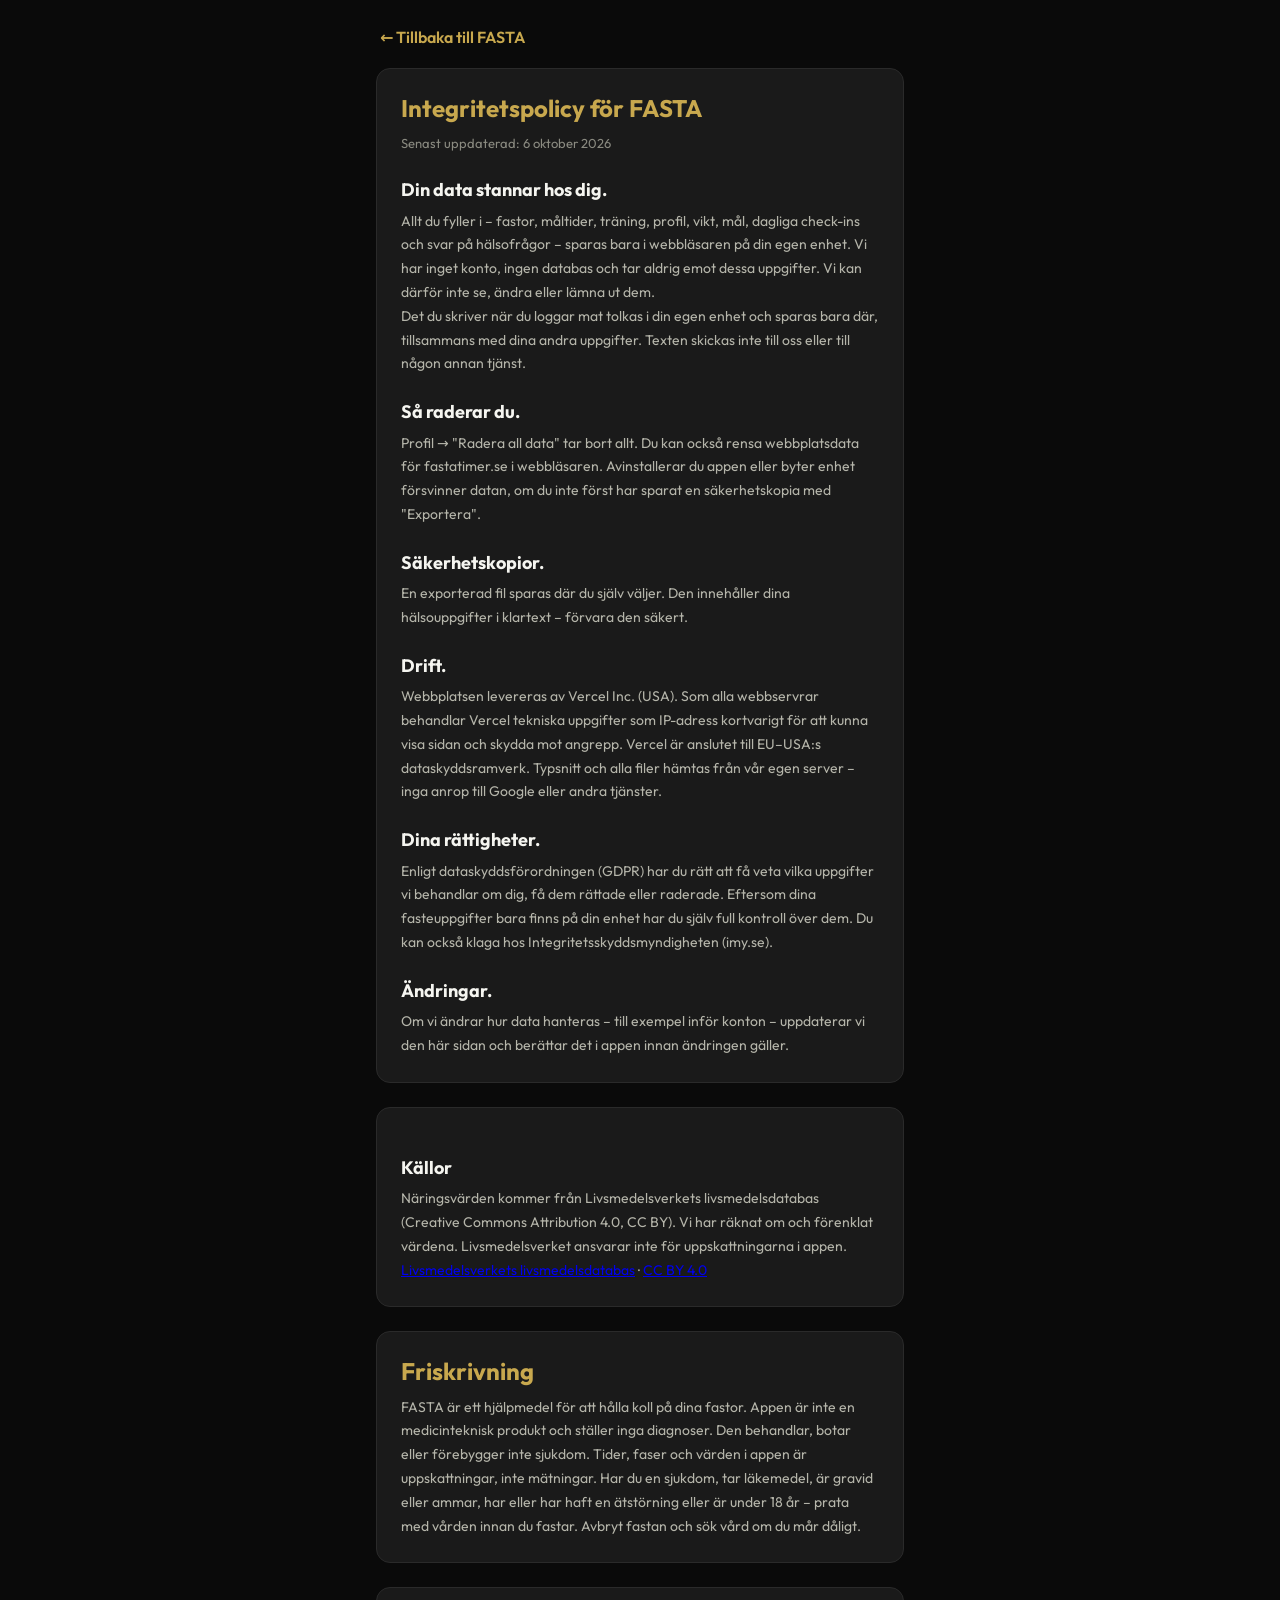
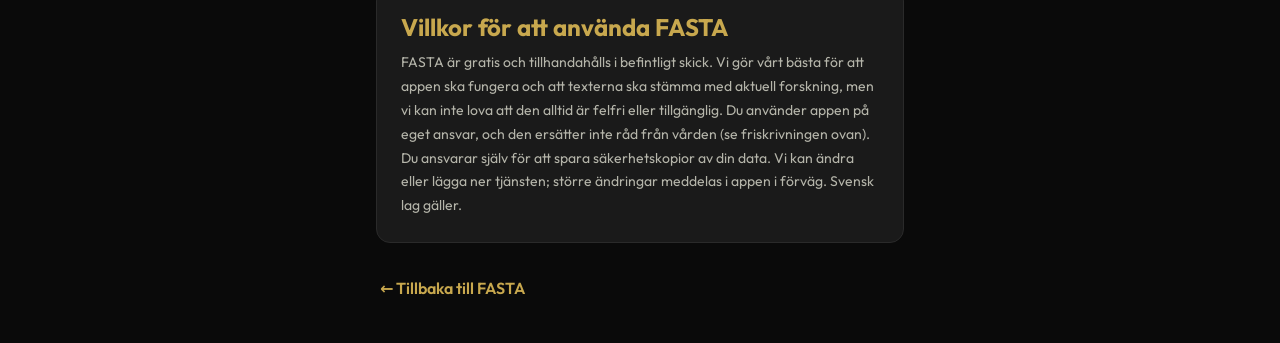
==== commit b46f8fb5: "T-55: tolka och logga mat lokalt med portionsjustering och favoriter" ====
--- a/integritet.html
+++ b/integritet.html
@@ -27,9 +27,10 @@
 
   <section class="card" id="integritet">
     <h1>Integritetspolicy för FASTA</h1>
-    <p class="legal-date">Senast uppdaterad: 1 oktober 2026</p>
+    <p class="legal-date">Senast uppdaterad: 6 oktober 2026</p>
     <h2>Din data stannar hos dig.</h2>
     <p>Allt du fyller i – fastor, måltider, träning, profil, vikt, mål, dagliga check-ins och svar på hälsofrågor – sparas bara i webbläsaren på din egen enhet. Vi har inget konto, ingen databas och tar aldrig emot dessa uppgifter. Vi kan därför inte se, ändra eller lämna ut dem.</p>
+    <p>Det du skriver när du loggar mat tolkas i din egen enhet och sparas bara där, tillsammans med dina andra uppgifter. Texten skickas inte till oss eller till någon annan tjänst.</p>
     <h2>Så raderar du.</h2>
     <p>Profil → "Radera all data" tar bort allt. Du kan också rensa webbplatsdata för fastatimer.se i webbläsaren. Avinstallerar du appen eller byter enhet försvinner datan, om du inte först har sparat en säkerhetskopia med "Exportera".</p>
     <h2>Säkerhetskopior.</h2>
@@ -40,6 +41,12 @@
     <p>Enligt dataskyddsförordningen (GDPR) har du rätt att få veta vilka uppgifter vi behandlar om dig, få dem rättade eller raderade. Eftersom dina fasteuppgifter bara finns på din enhet har du själv full kontroll över dem. Du kan också klaga hos Integritetsskyddsmyndigheten (imy.se).</p>
     <h2>Ändringar.</h2>
     <p>Om vi ändrar hur data hanteras – till exempel inför konton – uppdaterar vi den här sidan och berättar det i appen innan ändringen gäller.</p>
+  </section>
+
+  <section class="card" id="kallor">
+    <h2>Källor</h2>
+    <p>Näringsvärden kommer från Livsmedelsverkets livsmedelsdatabas (Creative Commons Attribution 4.0, CC BY). Vi har räknat om och förenklat värdena. Livsmedelsverket ansvarar inte för uppskattningarna i appen.</p>
+    <p><a href="https://www.livsmedelsverket.se/livsmedel-och-innehall/naringsamne/livsmedelsdatabasen">Livsmedelsverkets livsmedelsdatabas</a> · <a href="https://creativecommons.org/licenses/by/4.0/">CC BY 4.0</a></p>
   </section>
 
   <section class="card" id="friskrivning">
--- a/css/styles.css
+++ b/css/styles.css
@@ -674,3 +674,103 @@
 .long-fast-reminder[hidden]{display:none;}
 .long-fast-reminder p{margin:0 0 var(--space-3);}
 .long-fast-reminder button{min-width:44px;min-height:44px;}
+/* Fastenivå: all ny färg och form gäller endast den aktiverade funktionen. */
+.fasteniva-enabled .phase-0{--phase-color:var(--fas-0)}
+.fasteniva-enabled .phase-1{--phase-color:var(--fas-1)}
+.fasteniva-enabled .phase-2{--phase-color:var(--fas-2)}
+.fasteniva-enabled .phase-3{--phase-color:var(--fas-3)}
+.fasteniva-enabled .phase-4{--phase-color:var(--fas-4)}
+.fasteniva-enabled .phase-5{--phase-color:var(--fas-5)}
+.fasteniva-enabled .phase-6{--phase-color:var(--fas-6)}
+.fasteniva-enabled .phase-7{--phase-color:var(--fas-7)}
+.fasteniva-enabled .timer-phase-name,.fasteniva-enabled .hist-phase{color:var(--phase-color)}
+.fasteniva-phase-number{display:block;font-size:11px;line-height:1.5;font-weight:400;color:var(--text-muted)}
+.fasteniva-panel{border-top:1px solid var(--line);padding-top:16px;margin:8px 0 20px}
+.fasteniva-open{display:block;width:100%;min-height:44px;padding:8px 0;text-align:left;background:none;color:var(--text);border:0;border-radius:6px;cursor:pointer}
+.fasteniva-heading{display:flex;justify-content:space-between;font-size:16px;font-weight:600;margin-bottom:12px}
+.fasteniva-heading>span{color:var(--gold)}
+.fasteniva-track{display:block;height:12px;border-radius:6px;background:var(--bg);position:relative;overflow:hidden;border:1px solid var(--line-strong)}
+.fasteniva-fill,.fasteniva-hatch{position:absolute;top:0;bottom:0;display:block}
+.fasteniva-fill{left:0;transition:width .5s ease}
+.fasteniva-hatch{right:0;background:repeating-linear-gradient(135deg,transparent 0 4px,var(--text-subtle) 4px 5px)}
+.fasteniva-row{display:block;font-size:14px;line-height:1.6;margin-top:12px;color:var(--text)}
+.fasteniva-phase{display:block;font-size:12px;line-height:1.5;margin-top:6px;color:var(--text-muted)}
+.fasteniva-note,.fasteniva-profile{font-size:12px;line-height:1.6;color:var(--text-muted);margin-top:8px}
+.fasteniva-sheet{max-width:760px;padding-bottom:env(safe-area-inset-bottom)}
+.fasteniva-graph{width:100%;height:auto;display:block;margin:16px 0 8px}
+.fasteniva-graph text{fill:var(--text-muted);font:16px Outfit, sans-serif}
+.fasteniva-legend{display:flex;gap:8px 16px;flex-wrap:wrap;font-size:12px;color:var(--text-muted);line-height:1.7}
+.fasteniva-graph-phases{list-style:none;padding:0;display:flex;gap:8px;flex-wrap:wrap;margin-top:16px}
+.fasteniva-graph-phases li{color:var(--phase-color);border-left:2px solid var(--phase-color);padding-left:8px;font-size:12px;line-height:1.6}
+.fasteniva-events{padding-left:18px;margin-top:12px;font-size:13px;line-height:1.8;color:var(--text-muted)}
+.fasteniva-categories{border:0;margin:20px 0;padding:0;min-width:0;display:grid;grid-template-columns:1fr 1fr;gap:8px}
+.fasteniva-categories legend{font-size:14px;font-weight:600;margin-bottom:12px}
+.fasteniva-categories button{min-height:68px;padding:12px;text-align:left;border:1px solid var(--line-strong);border-radius:10px;background:var(--bg);color:var(--text);font:14px Outfit,sans-serif;cursor:pointer}
+.fasteniva-categories button[aria-pressed="true"]{border-color:var(--gold);background:var(--gold-soft)}
+.fasteniva-categories strong,.fasteniva-categories span{display:block}
+.fasteniva-categories span{font-size:12px;line-height:1.5;color:var(--text-muted);margin-top:6px}
+#history-fasteniva{margin-bottom:24px}
+#history-fasteniva label{display:block;margin-bottom:8px;font-size:16px}
+@media(max-width:440px){.fasteniva-categories{grid-template-columns:1fr}.fasteniva-sheet .modal-body{padding:16px}}
+@media(prefers-reduced-motion:reduce){.fasteniva-fill{transition:none}}
+/* Planerade måltider: samma neutrala behandling för alla kategorier. */
+.fasteniva-planning { margin: 0 0 var(--space-4, 16px); }
+#meal-preview { grid-column: 1 / -1; margin: 4px 0 8px; }
+.fasteniva-plan-button { min-height: 44px; padding: 10px 0; background: transparent; border: 0; color: var(--gold, #c8a84e); font: inherit; text-decoration: underline; text-underline-offset: 4px; cursor: pointer; }
+
+/* Fastegraf: fasband och en lugn kurva, med klockan som stöd. */
+.fastegraf{margin:0 0 20px;min-width:0}
+.fastegraf-heading{display:flex;flex-direction:column;gap:8px;padding:0 4px}
+.fastegraf-quote{font-size:15px;color:var(--gold);line-height:1.5}
+.fastegraf-interval{display:flex;gap:4px;margin:12px 0 4px}
+.fastegraf-interval button{min-height:44px;padding:8px 16px;border:0;border-bottom:2px solid transparent;background:transparent;color:var(--text-muted);font:14px Outfit,sans-serif;cursor:pointer}
+.fastegraf-interval button[aria-pressed="true"]{color:var(--gold);border-bottom-color:var(--gold)}
+.fastegraf-svg{display:block;width:100%;height:auto;touch-action:pan-y;overflow:visible}
+.fastegraf-svg text{font:11px Outfit,sans-serif;fill:var(--text-muted)}
+.fastegraf-svg .fastegraf-band{font-size:10px;fill:var(--text-muted)}
+.fastegraf-line{fill:none;stroke:var(--gold);stroke-width:2.5;stroke-linecap:round;stroke-linejoin:round}
+.fastegraf-forecast{fill:none;stroke:var(--gold);stroke-width:1.5;stroke-dasharray:4 5;opacity:.65}
+.fastegraf-glyc{fill:none;stroke:var(--text-muted);stroke-width:1}
+.fastegraf-cross{stroke:var(--text-muted);stroke-dasharray:2 4}
+.fastegraf-now{fill:var(--gold);stroke:var(--bg);stroke-width:2;animation:fastegraf-pulse 2.4s ease-in-out infinite;transform-box:fill-box;transform-origin:center}
+.fastegraf-inspect{min-height:22px;font-size:13px;color:var(--text);margin:4px 0;line-height:1.6}
+.fastegraf-next{font-size:13px;line-height:1.6;color:var(--gold);margin-top:8px}
+.fastegraf-legend{display:flex;flex-wrap:wrap;gap:4px 16px;font-size:12px;color:var(--text-muted);margin-top:12px;align-items:center}
+.fastegraf-legend label{display:flex!important;align-items:center;gap:8px;min-height:44px;font-size:13px!important;margin:0!important;cursor:pointer}
+.fastegraf-legend input{width:20px;height:20px;accent-color:var(--gold)}
+.timer-ring-fallback-hidden{display:none}
+.timer-compact-time{margin:8px 0 16px;gap:12px}
+.timer-compact-time .time-box{padding:8px;background:transparent;border:0}
+.timer-compact-time .time-box-value{font-size:24px}
+.timer-compact-time .time-box-label{font-size:11px}
+.timer-compact-time .time-box-phase{font-size:12px}
+.fastegraf [hidden]{display:none}
+@keyframes fastegraf-pulse{50%{opacity:.5}}
+@media(min-width:700px){.fastegraf-hero .fastegraf-svg{max-height:510px}.fastegraf-heading{flex-direction:row;justify-content:space-between}}
+@media(prefers-reduced-motion:reduce){.fastegraf-now{animation:none}}
+
+.fastegraf-hero .fastegraf-svg{height:55svh;min-height:400px;max-height:510px}
+.fastegraf-svg .fastegraf-price{fill:var(--gold);font-size:9px}
+
+/* Local meal input: same black/gold theme, touch controls. */
+.mat-modal textarea { resize: vertical; width: 100%; font: inherit; font-size: 16px; }
+.mat-modal label { display: block; margin-top: 16px; }
+.mat-modal p { font-size: 14px; line-height: 1.6; }
+.mat-muted { color: var(--text-muted, #aaa); }
+.mat-chips { display: flex; flex-wrap: wrap; gap: 8px; margin: 12px 0; }
+.mat-chips button, .mat-quantity button { min-height: 44px; min-width: 44px; border: 1px solid #2a2a2a; border-radius: 12px; background: #1a1a1a; color: #eee; font: inherit; padding: 8px 12px; text-align: left; overflow-wrap: anywhere; }
+.mat-chips button[aria-pressed="true"] { border-color: #c8a84e; color: #c8a84e; }
+.mat-row { border-top: 1px solid #2a2a2a; padding: 16px 0; }
+.mat-row strong { display: block; overflow-wrap: anywhere; }
+.mat-uncertain { border-left: 2px solid #c8a84e; padding-left: 12px; }
+.mat-quantity { display: flex; align-items: end; gap: 12px; }
+.mat-quantity label { flex: 1; min-width: 0; font-size: 13px; }
+.mat-quantity input { display: block; width: 100%; min-height: 44px; font: inherit; font-size: 16px; padding: 8px; background: #1a1a1a; border: 1px solid #2a2a2a; border-radius: 8px; color: #eee; }
+.mat-modal details { border-top: 1px solid #2a2a2a; margin-top: 16px; }
+.mat-modal summary { min-height: 44px; padding: 12px 0; cursor: pointer; color: #c8a84e; }
+.mat-macros { display: grid; grid-template-columns: 1fr auto; gap: 8px; font-size: 14px; }
+.mat-macros dd { margin: 0; }
+.mat-modal #mat-log { margin-top: 20px; }
+.mat-modal input[type="datetime-local"] { width: 100%; min-width: 0; font-size: 16px; }
+.mat-modal button:focus-visible, .mat-modal summary:focus-visible { outline: 2px solid #c8a84e; outline-offset: 3px; }
+.mat-favorite-pair { display: flex; gap: 4px; max-width: 100%; }
